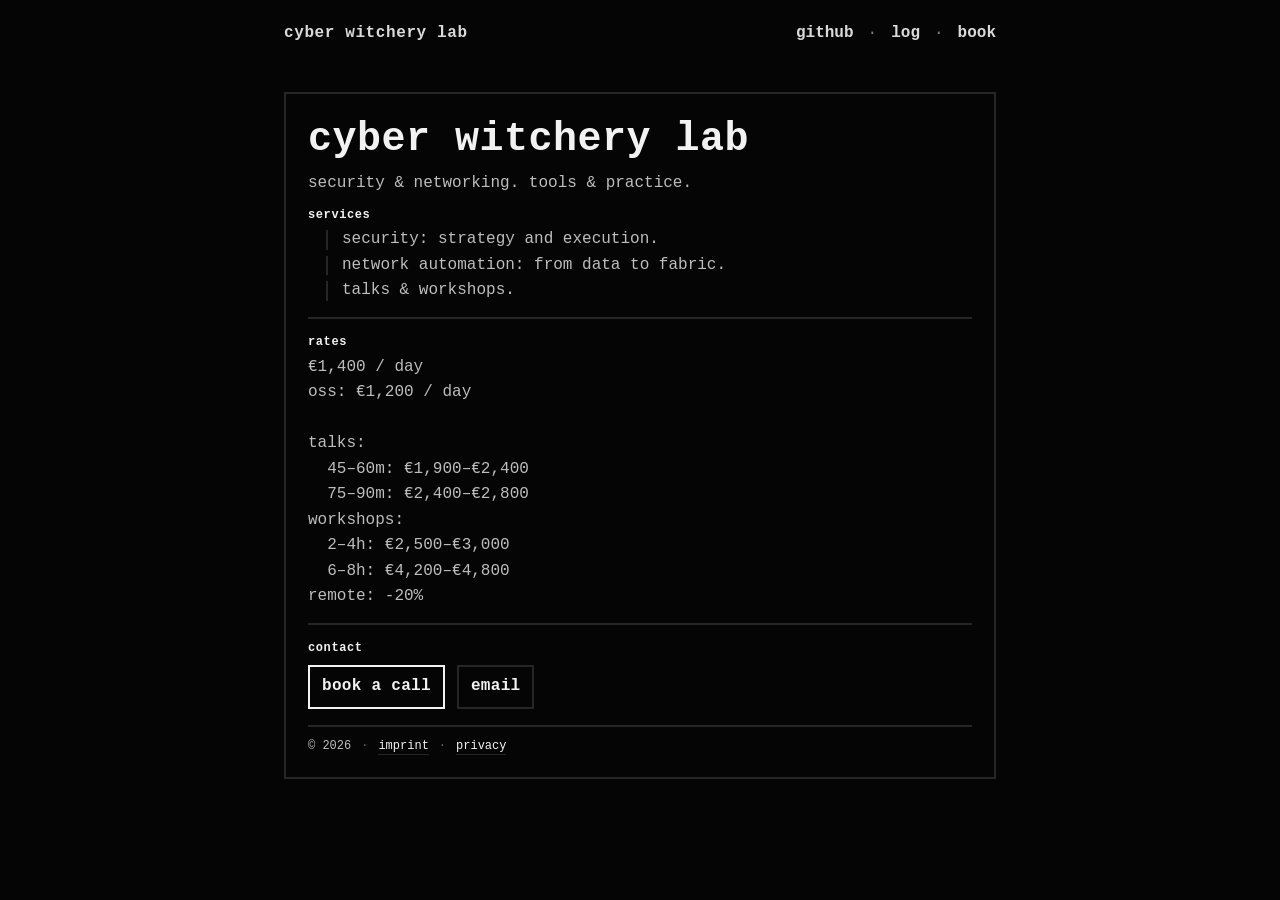
==== index.html @ 814c42a2 "add link to log" ====
<!doctype html>
<html lang="en">
  <head>
    <script async src="https://plausible.io/js/pa-F2CvCq_805M4bKTJBD5-g.js"></script>
    <script>
      window.plausible=window.plausible||function(){(plausible.q=plausible.q||[]).push(arguments)},plausible.init=plausible.init||function(i){plausible.o=i||{}};
      plausible.init()
    </script>

    <meta charset="utf-8" />
    <meta name="viewport" content="width=device-width, initial-scale=1" />
    <meta name="description" content="cyber witchery lab — security + networking. book." />
    <title>cyber witchery lab</title>

    <style>
@font-face{
  font-family:"IBM Plex Mono";
  src:url("./IBMPlexMono-Regular.ttf") format("truetype");
  font-weight:400;
  font-style:normal;
  font-display:swap;
}
@font-face{
  font-family:"IBM Plex Mono";
  src:url("./IBMPlexMono-Bold.ttf") format("truetype");
  font-weight:700;
  font-style:normal;
  font-display:swap;
}
      :root{
        --bg:#050505;
        --fg:#f2f2f2;
        --muted:#bdbdbd;
        --rule:#262626;
        --pad:22px;
        --max:760px;
        --mono:"IBM Plex Mono", ui-monospace, SFMono-Regular, Menlo, Monaco, Consolas, "Liberation Mono", monospace;
      }

      *{ box-sizing:border-box; }
      html,body{ height:100%; }

      body, h1, p, ul, ol, li, div, span, a, button{ font-family:var(--mono); }

      body{
        margin:0;
        background:var(--bg);
        color:var(--fg);
        line-height:1.22;
        letter-spacing:0;
        font-weight:400;
      }

      a{ color:var(--fg); text-decoration:none; border-bottom:1px solid var(--rule); }
      a:hover{ border-bottom-color:var(--fg); }
      :focus-visible{ outline:2px solid var(--fg); outline-offset:3px; }

      .frame{ max-width:var(--max); margin:0 auto; padding:24px; }
      .box{ border:2px solid var(--rule); padding:var(--pad); }

      header{ margin-bottom:18px; }
      .top{ display:flex; justify-content:space-between; align-items:baseline; gap:16px; }

      .brand{
        font-weight:700;
        letter-spacing:.6px;
        text-transform:lowercase;
        border:0;
      }

      .toplinks{
        display:flex;
        gap:14px;
        align-items:baseline;
      }

      .top a{ font-weight:700; text-transform:lowercase; border-bottom:0; opacity:.9; }
      .top a:hover{ opacity:1; }
      .topsep{ opacity:.5; }

      h1{
        margin:0 0 10px 0;
        font-weight:700;
        font-size:clamp(26px,5vw,40px);
        letter-spacing:.5px;
        text-transform:lowercase;
      }

      .lede{ margin:0 0 14px 0; color:var(--muted); max-width:56ch; }

      hr{ border:0; border-top:2px solid var(--rule); margin:16px 0; }

      .label{
        margin:0 0 8px 0;
        font-weight:700;
        font-size:12px;
        letter-spacing:.6px;
        text-transform:lowercase;
      }

      ul{ margin:0; padding-left:18px; list-style: none; color:var(--muted); }
      li{ margin:0 0 6px 0; padding-left:14px; position:relative; border-left: 2px solid var(--rule);}

      .rates{ color:var(--muted); }
      .rates div{ margin:0 0 6px 0; }

      .cta{ display:flex; gap:12px; flex-wrap:wrap; margin-top:10px; }
      .btn{
        display:inline-block;
        border:2px solid var(--fg);
        padding:10px 12px;
        font-weight:700;
        letter-spacing:.3px;
        text-transform:lowercase;
      }
      .btn.ghost{ border-color:var(--rule); }
      .btn:hover{ background:var(--fg); color:var(--bg); }

      .fine{
        margin-top:16px;
        padding-top:12px;
        border-top:2px solid var(--rule);
        font-size:12px;
        color:var(--muted);
        text-transform:lowercase;
        display:flex;
        gap:10px;
        flex-wrap:wrap;
        align-items:center;
      }
      .sep{ opacity:.5; }
    </style>
  </head>

  <body>
    <header class="frame">
      <div class="top">
        <a class="brand" href="#top">cyber witchery lab</a>
        <div class="toplinks">
          <a href="https://github.com/cyberwitchery">github</a>
          <span class="topsep">·</span>
          <a href="/log">log</a>
          <span class="topsep">·</span>
          <a href="https://calendly.com/veit-veitheller/coffee-chat">book</a>
        </div>
      </div>
    </header>

    <main id="top" class="frame">
      <section class="box">
        <h1>cyber witchery lab</h1>
        <p class="lede">security & networking. tools & practice.</p>

        <p class="label">services</p>
        <ul>
          <li>security: strategy and execution.</li>
          <li>network automation: from data to fabric.</li>
          <li>talks & workshops.</li>
        </ul>

        <hr />

        <p class="label">rates</p>
        <div class="rates">
          <div>€1,400 / day</div>
          <div>oss: €1,200 / day</div>
          <div>&nbsp;</div>
          <div>talks: </div>
          <div>&nbsp;&nbsp;45–60m: €1,900–€2,400</div>
          <div>&nbsp;&nbsp;75–90m: €2,400–€2,800</div>
          <div>workshops: </div>
          <div>&nbsp;&nbsp;2–4h: €2,500–€3,000</div>
          <div>&nbsp;&nbsp;6–8h: €4,200–€4,800</div>
          <div>remote: -20%</div>
        </div>

        <hr />

        <p class="label">contact</p>
        <div class="cta">
          <a class="btn" href="https://calendly.com/veit-veitheller/coffee-chat">book a call</a>
          <a class="btn ghost" href="mailto:contact@cyberwitchery.com">email</a>
        </div>

        <div class="fine">
          <span>© 2026</span>
          <span class="sep">·</span>
          <a href="./imprint.html">imprint</a>
          <span class="sep">·</span>
          <a href="./privacy.html">privacy</a>
        </div>
      </section>
    </main>
  </body>
</html>
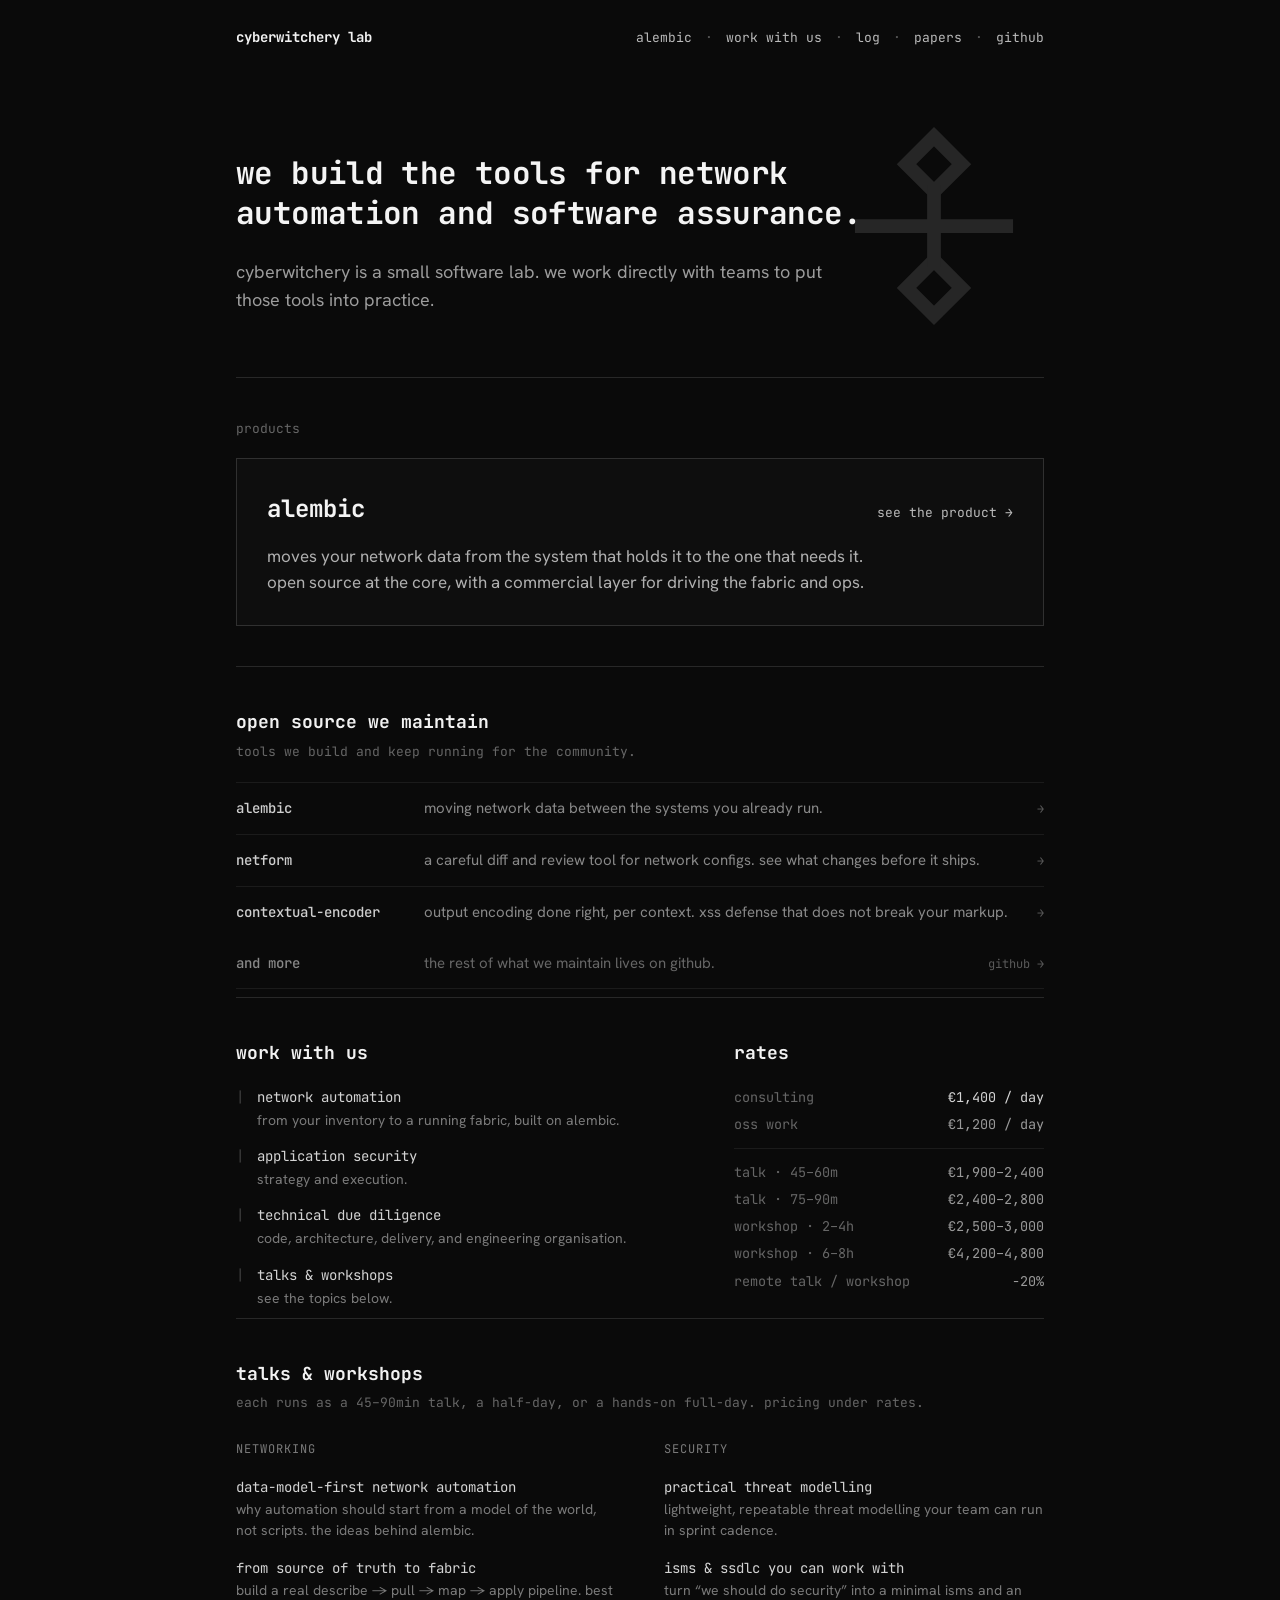
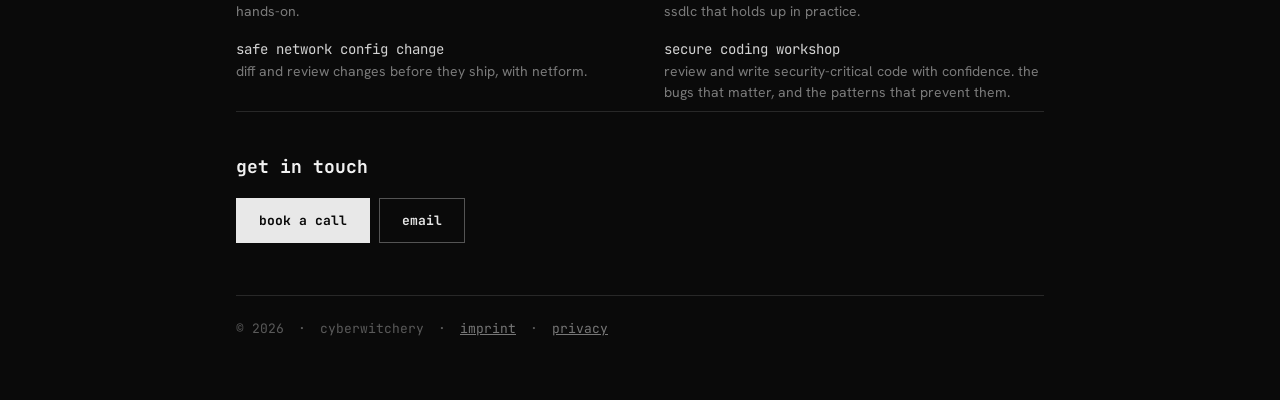
==== commit 84539a18: "redesign, first pass" ====
--- a/index.html
+++ b/index.html
@@ -1,195 +1,227 @@
-<!doctype html>
+<!DOCTYPE html>
 <html lang="en">
-  <head>
-    <script async src="https://plausible.io/js/pa-F2CvCq_805M4bKTJBD5-g.js"></script>
-    <script>
-      window.plausible=window.plausible||function(){(plausible.q=plausible.q||[]).push(arguments)},plausible.init=plausible.init||function(i){plausible.o=i||{}};
-      plausible.init()
-    </script>
-
-    <meta charset="utf-8" />
-    <meta name="viewport" content="width=device-width, initial-scale=1" />
-    <meta name="description" content="cyber witchery lab — security + networking. book." />
-    <title>cyber witchery lab</title>
-
-    <style>
-@font-face{
-  font-family:"IBM Plex Mono";
-  src:url("./IBMPlexMono-Regular.ttf") format("truetype");
-  font-weight:400;
-  font-style:normal;
-  font-display:swap;
+<head>
+<meta charset="utf-8">
+<meta name="viewport" content="width=device-width, initial-scale=1">
+<title>cyberwitchery · network automation &amp; security tools</title>
+<meta name="description" content="cyberwitchery is a small software lab building open-source tools for network automation and software assurance. we maintain alembic and work directly with teams on automation, security, talks, and workshops.">
+<link rel="canonical" href="https://cyberwitchery.com/">
+<meta name="theme-color" content="#0a0a0a">
+<link rel="icon" href="/favicon.svg" type="image/svg+xml">
+<meta property="og:type" content="website">
+<meta property="og:site_name" content="cyberwitchery">
+<meta property="og:title" content="cyberwitchery · network automation &amp; security tools">
+<meta property="og:description" content="a small software lab building open-source tools for network automation and software assurance. we maintain alembic and work directly with teams.">
+<meta property="og:url" content="https://cyberwitchery.com/">
+<meta property="og:image" content="https://cyberwitchery.com/og.png">
+<meta property="og:image:width" content="1200">
+<meta property="og:image:height" content="630">
+<meta property="og:image:alt" content="cyberwitchery — tools for network automation and security">
+<meta name="twitter:card" content="summary_large_image">
+<meta name="twitter:title" content="cyberwitchery · network automation &amp; security tools">
+<meta name="twitter:description" content="a small software lab building open-source tools for network automation and software assurance. we maintain alembic and work directly with teams.">
+<meta name="twitter:image" content="https://cyberwitchery.com/og.png">
+<link rel="preconnect" href="https://fonts.googleapis.com">
+<link rel="preconnect" href="https://fonts.gstatic.com" crossorigin>
+<link href="https://fonts.googleapis.com/css2?family=JetBrains+Mono:wght@400;500;700&family=Hanken+Grotesk:wght@400;500&display=swap" rel="stylesheet">
+<style>
+  *{box-sizing:border-box}
+  html,body{margin:0;padding:0}
+  body{background:#0a0a0a}
+  ::selection{background:#e8e8e8;color:#0a0a0a}
+  a{text-decoration:none;color:inherit}
+  #rates,#contact,#work{scroll-margin-top:48px}
+  #rates:target,#contact:target{outline:1px solid transparent;outline-offset:8px;animation:cwarrive 2.6s ease-out}
+  @keyframes cwarrive{0%,55%{outline-color:rgba(255,255,255,0.55)}100%{outline-color:rgba(255,255,255,0)}}
+  @media (max-width:680px){
+    .r-wrap{padding:0 20px !important;}
+    .r-2col{grid-template-columns:1fr !important;gap:32px !important;}
+    .r-oss a{grid-template-columns:1fr auto !important;grid-template-areas:"name arrow" "desc desc" !important;gap:2px 12px !important;}
+    .r-oss a>:nth-child(1){grid-area:name;}
+    .r-oss a>:nth-child(2){grid-area:desc;}
+    .r-oss a>:nth-child(3){grid-area:arrow;}
+  }
+</style>
+<script>
+addEventListener('load',function(){
+  var h=location.hash; if(!h||h.length<2) return;
+  var el; try{ el=document.querySelector(h); }catch(e){ return; }
+  if(!el) return;
+  function go(){ var y=el.getBoundingClientRect().top+window.pageYOffset-48; window.scrollTo(0,y); }
+  if(document.fonts&&document.fonts.ready){ document.fonts.ready.then(function(){ setTimeout(go,40); }); }
+  setTimeout(go,300);
+});
+</script>
+<style>
+.hv0:hover{color:#fff !important}
+.hv1:hover{color:#fff !important}
+.hv2:hover{color:#fff !important}
+.hv3:hover{color:#fff !important}
+.hv4:hover{color:#fff !important}
+.hv5:hover{color:#fff !important}
+.hv6:hover{border-color:rgba(255,255,255,0.4) !important}
+.hv7:hover{border-color:rgba(255,255,255,0.4) !important}
+.hv8:hover{color:#fff !important}
+.hv9:hover{color:#fff !important}
+.hv10:hover{color:#fff !important}
+.hv11:hover{color:#fff !important}
+.hv12:hover{background:#fff !important}
+.hv13:hover{border-color:#fff !important;color:#fff !important}
+.hv14:hover{color:#fff !important}
+.hv15:hover{color:#fff !important}
+</style>
+<script type="application/ld+json">
+{
+  "@context": "https://schema.org",
+  "@type": "Organization",
+  "name": "cyberwitchery",
+  "founder": {"@type": "Person", "name": "Veit Heller"},
+  "url": "https://cyberwitchery.com/",
+  "email": "contact@cyberwitchery.com",
+  "description": "a small software lab building open-source tools for network automation and software assurance.",
+  "sameAs": ["https://github.com/cyberwitchery"]
 }
-@font-face{
-  font-family:"IBM Plex Mono";
-  src:url("./IBMPlexMono-Bold.ttf") format("truetype");
-  font-weight:700;
-  font-style:normal;
-  font-display:swap;
-}
-      :root{
-        --bg:#050505;
-        --fg:#f2f2f2;
-        --muted:#bdbdbd;
-        --rule:#262626;
-        --pad:22px;
-        --max:760px;
-        --mono:"IBM Plex Mono", ui-monospace, SFMono-Regular, Menlo, Monaco, Consolas, "Liberation Mono", monospace;
-      }
-
-      *{ box-sizing:border-box; }
-      html,body{ height:100%; }
-
-      body, h1, p, ul, ol, li, div, span, a, button{ font-family:var(--mono); }
-
-      body{
-        margin:0;
-        background:var(--bg);
-        color:var(--fg);
-        line-height:1.22;
-        letter-spacing:0;
-        font-weight:400;
-      }
-
-      a{ color:var(--fg); text-decoration:none; border-bottom:1px solid var(--rule); }
-      a:hover{ border-bottom-color:var(--fg); }
-      :focus-visible{ outline:2px solid var(--fg); outline-offset:3px; }
-
-      .frame{ max-width:var(--max); margin:0 auto; padding:24px; }
-      .box{ border:2px solid var(--rule); padding:var(--pad); }
-
-      header{ margin-bottom:18px; }
-      .top{ display:flex; justify-content:space-between; align-items:baseline; gap:16px; }
-
-      .brand{
-        font-weight:700;
-        letter-spacing:.6px;
-        text-transform:lowercase;
-        border:0;
-      }
-
-      .toplinks{
-        display:flex;
-        gap:14px;
-        align-items:baseline;
-      }
-
-      .top a{ font-weight:700; text-transform:lowercase; border-bottom:0; opacity:.9; }
-      .top a:hover{ opacity:1; }
-      .topsep{ opacity:.5; }
-
-      h1{
-        margin:0 0 10px 0;
-        font-weight:700;
-        font-size:clamp(26px,5vw,40px);
-        letter-spacing:.5px;
-        text-transform:lowercase;
-      }
-
-      .lede{ margin:0 0 14px 0; color:var(--muted); max-width:56ch; }
-
-      hr{ border:0; border-top:2px solid var(--rule); margin:16px 0; }
-
-      .label{
-        margin:0 0 8px 0;
-        font-weight:700;
-        font-size:12px;
-        letter-spacing:.6px;
-        text-transform:lowercase;
-      }
-
-      ul{ margin:0; padding-left:18px; list-style: none; color:var(--muted); }
-      li{ margin:0 0 6px 0; padding-left:14px; position:relative; border-left: 2px solid var(--rule);}
-
-      .rates{ color:var(--muted); }
-      .rates div{ margin:0 0 6px 0; }
-
-      .cta{ display:flex; gap:12px; flex-wrap:wrap; margin-top:10px; }
-      .btn{
-        display:inline-block;
-        border:2px solid var(--fg);
-        padding:10px 12px;
-        font-weight:700;
-        letter-spacing:.3px;
-        text-transform:lowercase;
-      }
-      .btn.ghost{ border-color:var(--rule); }
-      .btn:hover{ background:var(--fg); color:var(--bg); }
-
-      .fine{
-        margin-top:16px;
-        padding-top:12px;
-        border-top:2px solid var(--rule);
-        font-size:12px;
-        color:var(--muted);
-        text-transform:lowercase;
-        display:flex;
-        gap:10px;
-        flex-wrap:wrap;
-        align-items:center;
-      }
-      .sep{ opacity:.5; }
-    </style>
-  </head>
-
-  <body>
-    <header class="frame">
-      <div class="top">
-        <a class="brand" href="#top">cyber witchery lab</a>
-        <div class="toplinks">
-          <a href="https://github.com/cyberwitchery">github</a>
-          <span class="topsep">·</span>
-          <a href="/log">log</a>
-          <span class="topsep">·</span>
-          <a href="https://calendly.com/veit-veitheller/coffee-chat">book</a>
-        </div>
-      </div>
-    </header>
-
-    <main id="top" class="frame">
-      <section class="box">
-        <h1>cyber witchery lab</h1>
-        <p class="lede">security & networking. tools & practice.</p>
-
-        <p class="label">services</p>
-        <ul>
-          <li>security: strategy and execution.</li>
-          <li>network automation: from data to fabric.</li>
-          <li>talks & workshops.</li>
-        </ul>
-
-        <hr />
-
-        <p class="label">rates</p>
-        <div class="rates">
-          <div>€1,400 / day</div>
-          <div>oss: €1,200 / day</div>
-          <div>&nbsp;</div>
-          <div>talks: </div>
-          <div>&nbsp;&nbsp;45–60m: €1,900–€2,400</div>
-          <div>&nbsp;&nbsp;75–90m: €2,400–€2,800</div>
-          <div>workshops: </div>
-          <div>&nbsp;&nbsp;2–4h: €2,500–€3,000</div>
-          <div>&nbsp;&nbsp;6–8h: €4,200–€4,800</div>
-          <div>remote: -20%</div>
-        </div>
-
-        <hr />
-
-        <p class="label">contact</p>
-        <div class="cta">
-          <a class="btn" href="https://calendly.com/veit-veitheller/coffee-chat">book a call</a>
-          <a class="btn ghost" href="mailto:contact@cyberwitchery.com">email</a>
-        </div>
-
-        <div class="fine">
-          <span>© 2026</span>
-          <span class="sep">·</span>
-          <a href="./imprint.html">imprint</a>
-          <span class="sep">·</span>
-          <a href="./privacy.html">privacy</a>
-        </div>
-      </section>
-    </main>
-  </body>
+</script>
+</head>
+<body>
+<div style="background:#0a0a0a;color:#e4e4e4;font-family:'JetBrains Mono',monospace;min-height:100vh;-webkit-font-smoothing:antialiased;font-size:14px;line-height:1.65">
+<div class="r-wrap" style="max-width:880px;margin:0 auto;padding:0 36px">
+
+  <!-- masthead -->
+  <div style="display:flex;align-items:center;justify-content:space-between;gap:14px 20px;padding:26px 0;flex-wrap:wrap">
+    <a href="#" style="font-weight:700;color:#f2f2f2">cyberwitchery lab</a>
+    <div style="display:flex;gap:13px;color:#555;font-size:13px;flex-wrap:wrap">
+      <a href="alembic.html" style="color:#bbb" class="hv0">alembic</a><span>·</span>
+      <!-- parked: ddt --><!--<a href="ddt.html" style="color:#bbb" class="hv1">ddt</a><span>·</span>-->
+      <a href="#work" style="color:#bbb" class="hv2">work with us</a><span>·</span>
+      <a href="/log" style="color:#bbb" class="hv3">log</a><span>·</span>
+      <a href="papers.html" style="color:#bbb" class="hv4">papers</a><span>·</span>
+      <a href="https://github.com/cyberwitchery" target="_blank" style="color:#bbb" class="hv5">github</a>
+    </div>
+  </div>
+
+  <!-- hero: the company -->
+  <div style="padding:78px 0 64px;position:relative">
+    <svg class="r-herologo" aria-hidden="true" viewBox="0 0 256 256" width="220" height="220" fill="none" stroke="#262626" stroke-width="16" stroke-linecap="square" stroke-linejoin="miter" style="position:absolute;top:50%;right:0;transform:translateY(-50%);pointer-events:none">
+      <path d="M128 24 L160 56 L128 88 L96 56 Z"/>
+      <path d="M128 168 L160 200 L128 232 L96 200 Z"/>
+      <path d="M128 88 L128 168"/>
+      <path d="M44 128 L212 128"/>
+    </svg>
+    <h1 style="font-family:'JetBrains Mono',monospace;font-weight:700;font-size:31px;line-height:1.3;letter-spacing:-0.02em;margin:0;color:#f4f4f4;max-width:700px;position:relative">we build the tools for network automation and software assurance.</h1>
+    <p style="font-family:'Hanken Grotesk',sans-serif;font-size:18px;line-height:1.55;color:#9c9c9c;max-width:600px;margin:24px 0 0;position:relative">cyberwitchery is a small software lab. we work directly with teams to put those tools into practice.</p>
+  </div>
+
+  <!-- products: alembic -->
+  <div style="border-top:1px solid rgba(255,255,255,0.12);padding:40px 0">
+    <div style="color:#666;font-size:13px;margin-bottom:18px">products</div>
+    <a href="alembic.html" style="display:block;border:1px solid rgba(255,255,255,0.14);padding:30px 30px;background:rgba(255,255,255,0.015)" class="hv6">
+      <div style="display:flex;align-items:baseline;justify-content:space-between;gap:16px;flex-wrap:wrap">
+        <span style="font-weight:700;font-size:24px;color:#f4f4f4">alembic</span>
+        <span style="color:#bbb;font-size:13px">see the product →</span>
+      </div>
+      <p style="font-family:'Hanken Grotesk',sans-serif;font-size:17px;line-height:1.55;color:#b0b0b0;max-width:620px;margin:14px 0 0">moves your network data from the system that holds it to the one that needs it. open source at the core, with a commercial layer for driving the fabric and ops.</p>
+    </a>
+    <!-- parked: ddt
+    <a href="ddt.html" style="display:block;border:1px solid rgba(255,255,255,0.14);padding:30px 30px;background:rgba(255,255,255,0.015);margin-top:14px" class="hv7">
+      <div style="display:flex;align-items:baseline;justify-content:space-between;gap:16px;flex-wrap:wrap">
+        <span style="font-weight:700;font-size:24px;color:#f4f4f4">ddt</span>
+        <span style="color:#bbb;font-size:13px">see the product →</span>
+      </div>
+      <p style="font-family:'Hanken Grotesk',sans-serif;font-size:17px;line-height:1.55;color:#b0b0b0;max-width:620px;margin:14px 0 0">codebase evidence for technical due diligence. run it against the repositories, or inside the target environment without releasing the source code.</p>
+    </a>
+    -->
+  </div>
+
+  <!-- open source we maintain -->
+  <div id="oss" style="border-top:1px solid rgba(255,255,255,0.12);padding:40px 0 8px">
+    <div style="font-weight:700;font-size:18px;color:#f2f2f2;margin-bottom:4px">open source we maintain</div>
+    <div style="color:#666;font-size:13px;margin-bottom:20px">tools we build and keep running for the community.</div>
+    <div class="r-oss" style="display:flex;flex-direction:column">
+      <a href="alembic.html" style="display:grid;grid-template-columns:170px 1fr auto;gap:18px;align-items:baseline;padding:13px 0;border-top:1px solid rgba(255,255,255,0.07)" class="hv8">
+        <span style="color:#cfcfcf;font-weight:500">alembic</span><span style="color:#888;font-family:'Hanken Grotesk',sans-serif;font-size:15px">moving network data between the systems you already run.</span><span style="color:#5a5a5a;font-size:12px">→</span>
+      </a>
+      <a href="https://github.com/cyberwitchery/netform" target="_blank" style="display:grid;grid-template-columns:170px 1fr auto;gap:18px;align-items:baseline;padding:13px 0;border-top:1px solid rgba(255,255,255,0.07)" class="hv9">
+        <span style="color:#cfcfcf;font-weight:500">netform</span><span style="color:#888;font-family:'Hanken Grotesk',sans-serif;font-size:15px">a careful diff and review tool for network configs. see what changes before it ships.</span><span style="color:#5a5a5a;font-size:12px">→</span>
+      </a>
+      <a href="https://github.com/cyberwitchery/contextual-encoder" target="_blank" style="display:grid;grid-template-columns:170px 1fr auto;gap:18px;align-items:baseline;padding:13px 0;border-top:1px solid rgba(255,255,255,0.07)" class="hv10">
+        <span style="color:#cfcfcf;font-weight:500">contextual-encoder</span><span style="color:#888;font-family:'Hanken Grotesk',sans-serif;font-size:15px">output encoding done right, per context. xss defense that does not break your markup.</span><span style="color:#5a5a5a;font-size:12px">→</span>
+      </a>
+      <a href="https://github.com/cyberwitchery" target="_blank" style="display:grid;grid-template-columns:170px 1fr auto;gap:18px;align-items:baseline;padding:13px 0;border-bottom:1px solid rgba(255,255,255,0.07)" class="hv11">
+        <span style="color:#888;font-weight:500">and more</span><span style="color:#666;font-family:'Hanken Grotesk',sans-serif;font-size:15px">the rest of what we maintain lives on github.</span><span style="color:#5a5a5a;font-size:12px">github →</span>
+      </a>
+    </div>
+  </div>
+
+  <!-- work with us -->
+  <div id="work" style="border-top:1px solid rgba(255,255,255,0.12);padding:40px 0 8px">
+    <div class="r-2col" style="display:grid;grid-template-columns:1.45fr 1fr;gap:48px">
+      <div>
+        <div style="font-weight:700;font-size:18px;color:#f2f2f2;margin-bottom:18px">work with us</div>
+        <div style="display:flex;flex-direction:column;gap:13px">
+          <div style="display:flex;gap:13px"><span style="color:#3f3f3f">|</span><div><div style="color:#d4d4d4">network automation</div><div style="color:#7a7a7a;font-family:'Hanken Grotesk',sans-serif;font-size:14px">from your inventory to a running fabric, built on alembic.</div></div></div>
+          <div style="display:flex;gap:13px"><span style="color:#3f3f3f">|</span><div><div style="color:#d4d4d4">application security</div><div style="color:#7a7a7a;font-family:'Hanken Grotesk',sans-serif;font-size:14px">strategy and execution.</div></div></div>
+          <div style="display:flex;gap:13px"><span style="color:#3f3f3f">|</span><div><div style="color:#d4d4d4">technical due diligence</div><div style="color:#7a7a7a;font-family:'Hanken Grotesk',sans-serif;font-size:14px">code, architecture, delivery, and engineering organisation.</div></div></div>
+          <div style="display:flex;gap:13px"><span style="color:#3f3f3f">|</span><div><div style="color:#d4d4d4">talks &amp; workshops</div><div style="color:#7a7a7a;font-family:'Hanken Grotesk',sans-serif;font-size:14px">see the topics below.</div></div></div>
+        </div>
+      </div>
+      <div id="rates">
+        <div style="font-weight:700;font-size:18px;color:#f2f2f2;margin-bottom:18px">rates</div>
+        <div style="color:#9a9a9a;font-size:13.5px;display:flex;flex-direction:column;gap:5px">
+          <div style="display:flex;justify-content:space-between"><span style="color:#666">consulting</span><span style="color:#d4d4d4">€1,400 / day</span></div>
+          <div style="display:flex;justify-content:space-between"><span style="color:#666">oss work</span><span>€1,200 / day</span></div>
+          <div style="height:1px;background:rgba(255,255,255,0.07);margin:7px 0"></div>
+          <div style="display:flex;justify-content:space-between"><span style="color:#666">talk · 45–60m</span><span>€1,900–2,400</span></div>
+          <div style="display:flex;justify-content:space-between"><span style="color:#666">talk · 75–90m</span><span>€2,400–2,800</span></div>
+          <div style="display:flex;justify-content:space-between"><span style="color:#666">workshop · 2–4h</span><span>€2,500–3,000</span></div>
+          <div style="display:flex;justify-content:space-between"><span style="color:#666">workshop · 6–8h</span><span>€4,200–4,800</span></div>
+          <div style="display:flex;justify-content:space-between"><span style="color:#666">remote talk / workshop</span><span>−20%</span></div>
+        </div>
+      </div>
+    </div>
+  </div>
+
+  <!-- talks & workshops -->
+  <div id="talks" style="border-top:1px solid rgba(255,255,255,0.12);padding:40px 0 8px">
+    <div style="font-weight:700;font-size:18px;color:#f2f2f2;margin-bottom:4px">talks &amp; workshops</div>
+    <div style="color:#666;font-size:13px;margin-bottom:26px">each runs as a 45–90min talk, a half-day, or a hands-on full-day. pricing under rates.</div>
+    <div class="r-2col" style="display:grid;grid-template-columns:1fr 1fr;gap:48px">
+      <div>
+        <div style="color:#7a7a7a;font-size:12px;letter-spacing:0.08em;text-transform:uppercase;margin-bottom:16px">networking</div>
+        <div style="display:flex;flex-direction:column;gap:16px">
+          <div><div style="color:#d4d4d4">data-model-first network automation</div><div style="color:#7a7a7a;font-family:'Hanken Grotesk',sans-serif;font-size:14px;line-height:1.5">why automation should start from a model of the world, not scripts. the ideas behind alembic.</div></div>
+          <div><div style="color:#d4d4d4">from source of truth to fabric</div><div style="color:#7a7a7a;font-family:'Hanken Grotesk',sans-serif;font-size:14px;line-height:1.5">build a real describe → pull → map → apply pipeline. best hands-on.</div></div>
+          <div><div style="color:#d4d4d4">safe network config change</div><div style="color:#7a7a7a;font-family:'Hanken Grotesk',sans-serif;font-size:14px;line-height:1.5">diff and review changes before they ship, with netform.</div></div>
+        </div>
+      </div>
+      <div>
+        <div style="color:#7a7a7a;font-size:12px;letter-spacing:0.08em;text-transform:uppercase;margin-bottom:16px">security</div>
+        <div style="display:flex;flex-direction:column;gap:16px">
+          <div><div style="color:#d4d4d4">practical threat modelling</div><div style="color:#7a7a7a;font-family:'Hanken Grotesk',sans-serif;font-size:14px;line-height:1.5">lightweight, repeatable threat modelling your team can run in sprint cadence.</div></div>
+          <div><div style="color:#d4d4d4">isms &amp; ssdlc you can work with</div><div style="color:#7a7a7a;font-family:'Hanken Grotesk',sans-serif;font-size:14px;line-height:1.5">turn “we should do security” into a minimal isms and an ssdlc that holds up in practice.</div></div>
+          <div><div style="color:#d4d4d4">secure coding workshop</div><div style="color:#7a7a7a;font-family:'Hanken Grotesk',sans-serif;font-size:14px;line-height:1.5">review and write security-critical code with confidence. the bugs that matter, and the patterns that prevent them.</div></div>
+        </div>
+      </div>
+    </div>
+  </div>
+
+  <!-- contact -->
+  <div id="contact" style="border-top:1px solid rgba(255,255,255,0.12);padding:40px 0 8px">
+    <div style="font-weight:700;font-size:18px;color:#f2f2f2;margin-bottom:16px">get in touch</div>
+    <div style="display:flex;gap:9px;flex-wrap:wrap">
+      <a href="https://cal.com/cyberwitchery" target="_blank" style="border:1px solid #e8e8e8;background:#e8e8e8;color:#0a0a0a;padding:11px 22px;font-weight:700;font-size:13px" class="hv12">book a call</a>
+      <a href="mailto:contact@cyberwitchery.com" style="border:1px solid rgba(255,255,255,0.3);color:#e4e4e4;padding:11px 22px;font-weight:700;font-size:13px" class="hv13">email</a>
+    </div>
+  </div>
+
+  <!-- footer -->
+  <div style="border-top:1px solid rgba(255,255,255,0.12);margin-top:44px;padding:22px 0 60px;display:flex;gap:14px;color:#5a5a5a;font-size:13px;flex-wrap:wrap">
+    <span>© 2026</span><span>·</span><span>cyberwitchery</span><span>·</span>
+    <a href="imprint.html" style="text-decoration:underline;color:#777" class="hv14">imprint</a><span>·</span>
+    <a href="privacy.html" style="text-decoration:underline;color:#777" class="hv15">privacy</a>
+  </div>
+
+</div>
+</div>
+</body>
 </html>
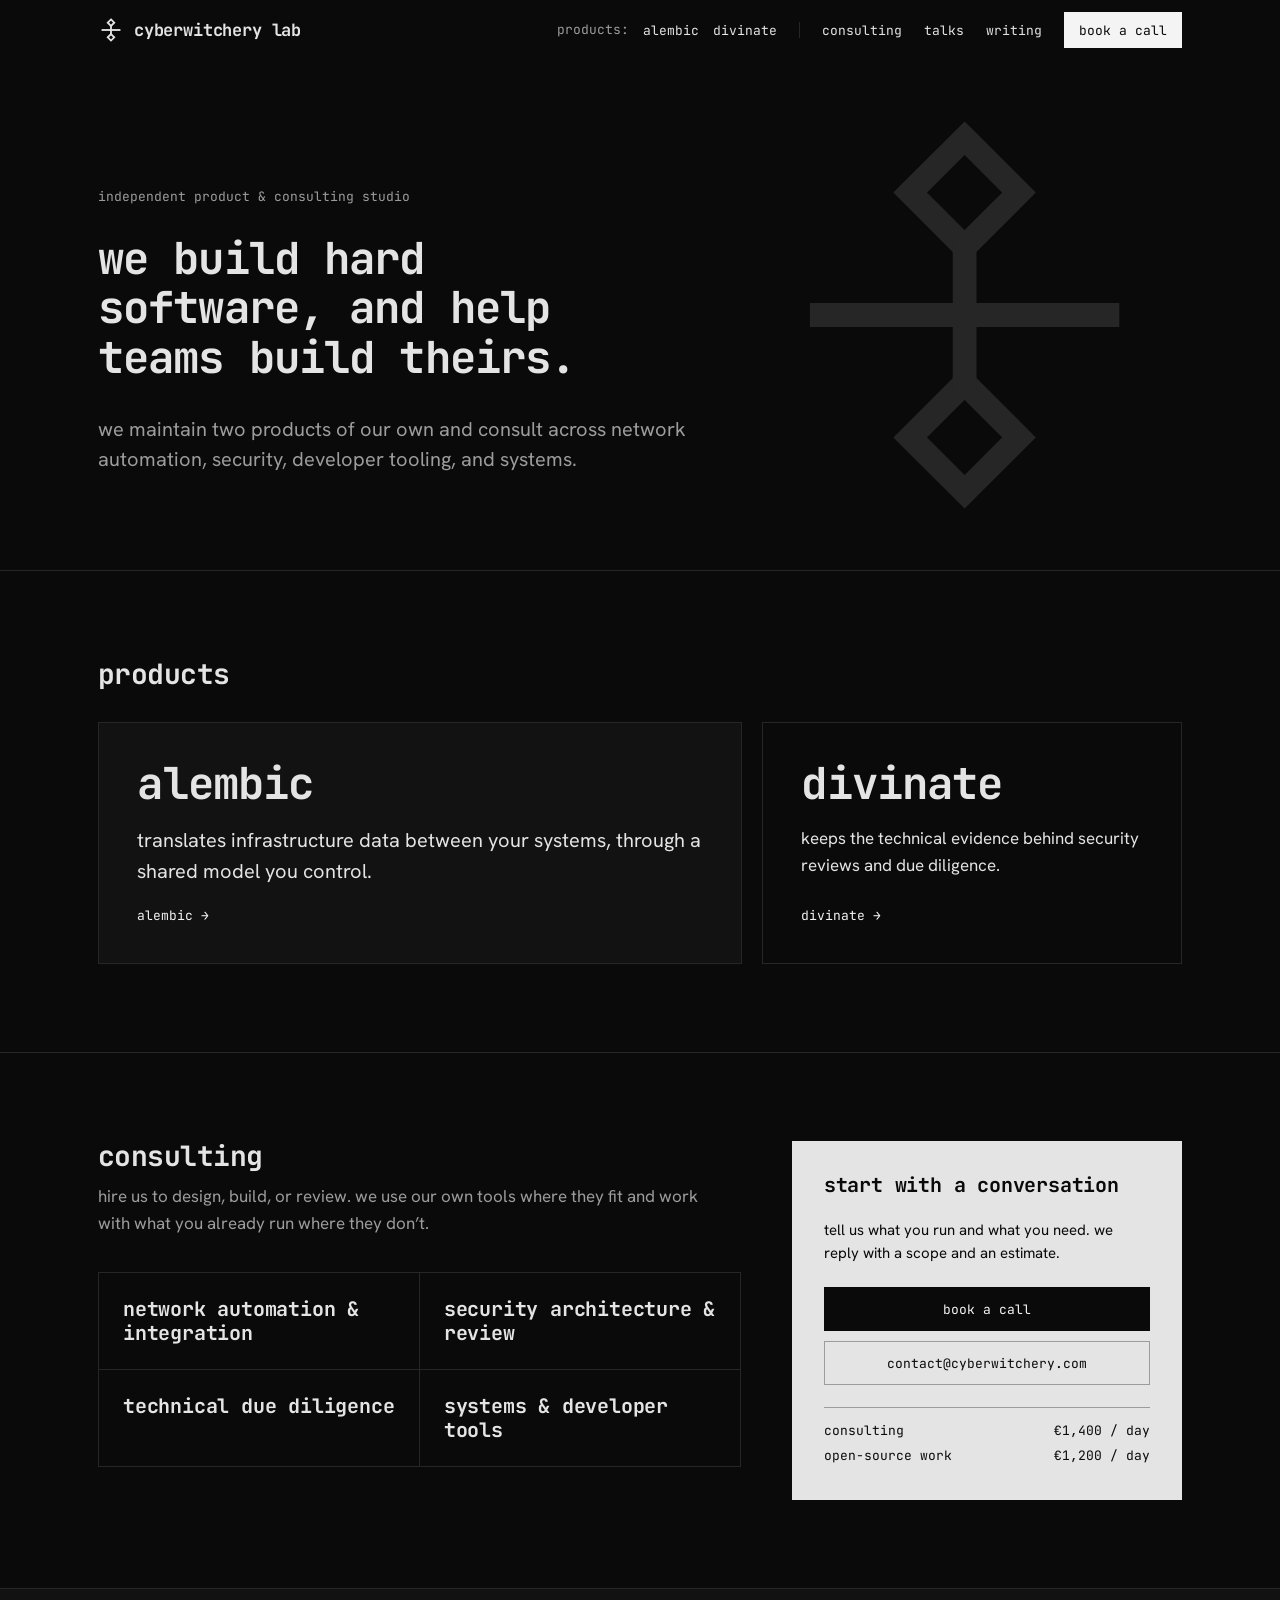
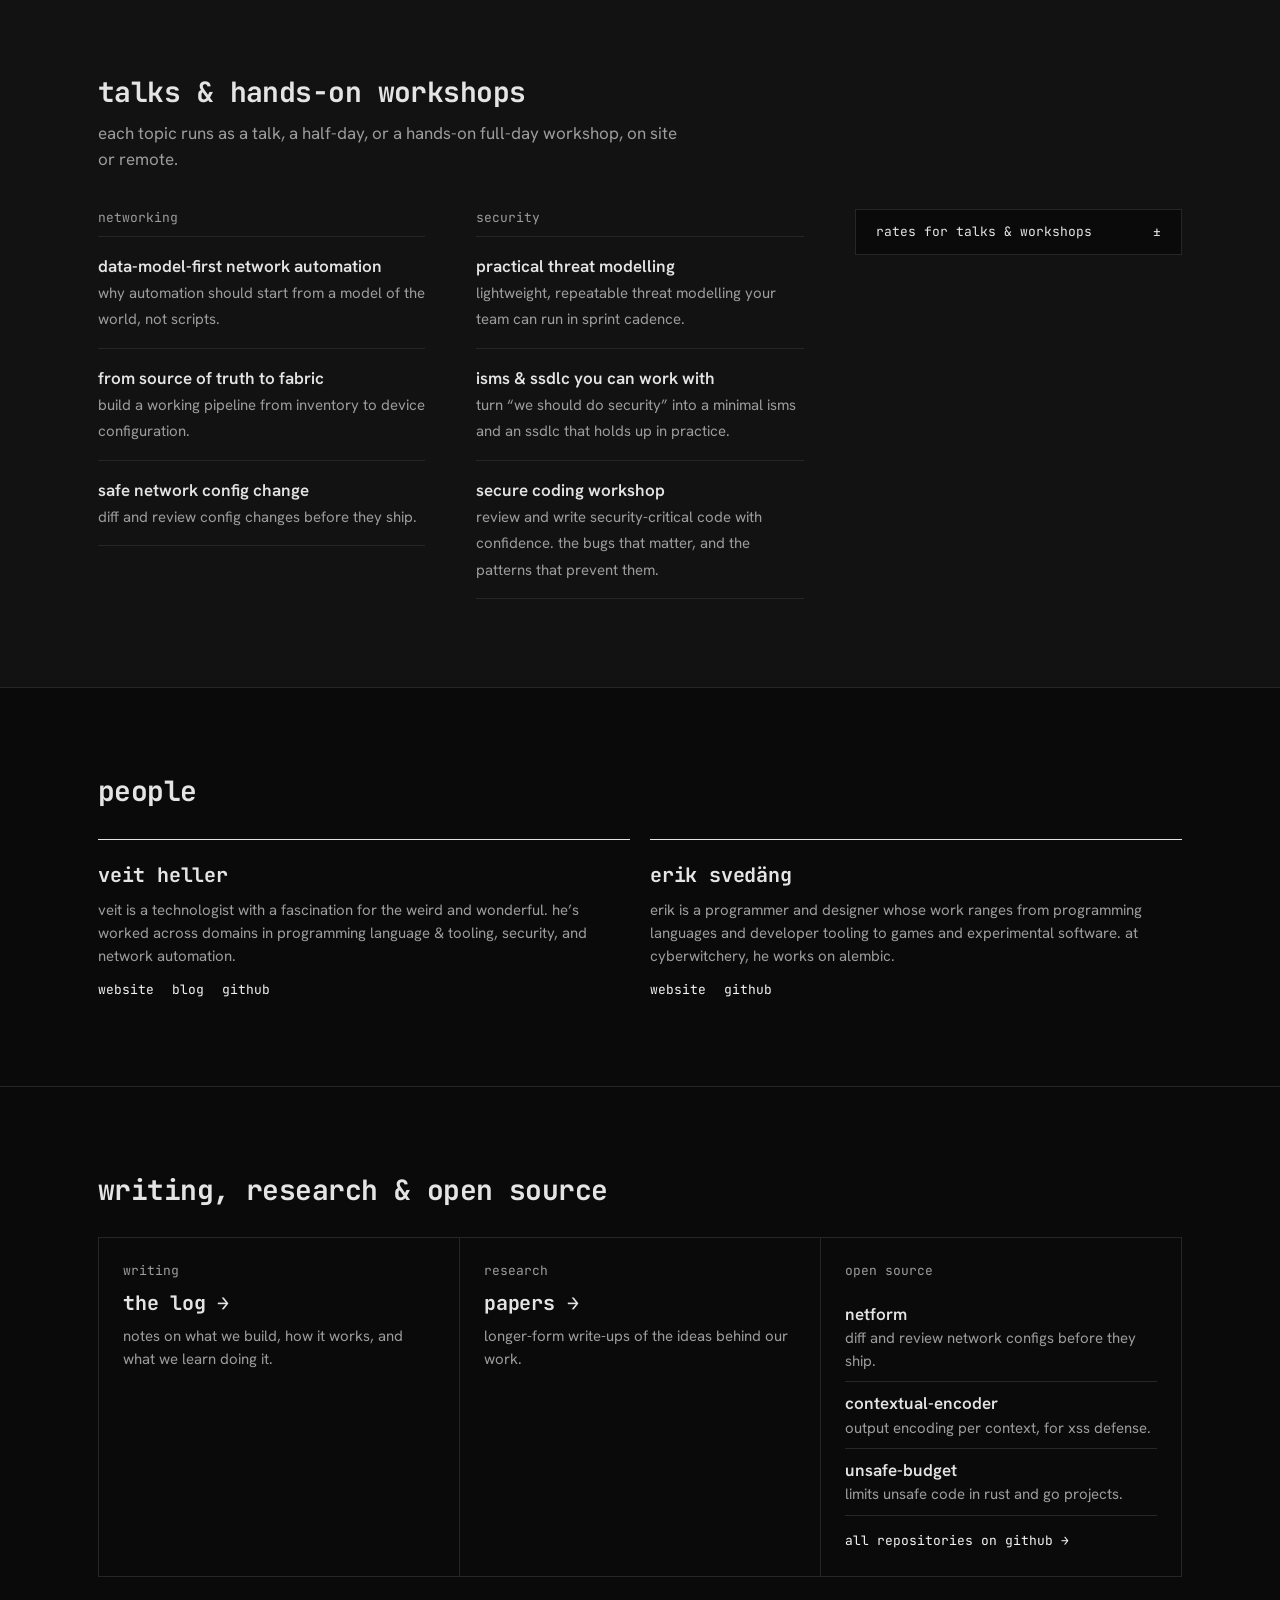
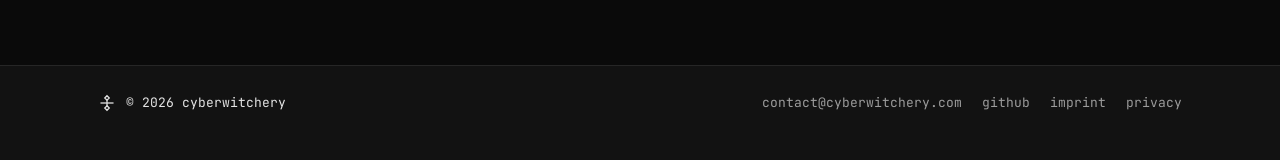
==== commit 135709b5: "redesign" ====
--- a/index.html
+++ b/index.html
@@ -3,225 +3,177 @@
 <head>
 <meta charset="utf-8">
 <meta name="viewport" content="width=device-width, initial-scale=1">
-<title>cyberwitchery · network automation &amp; security tools</title>
-<meta name="description" content="cyberwitchery is a small software lab building open-source tools for network automation and software assurance. we maintain alembic and work directly with teams on automation, security, talks, and workshops.">
+<title>cyberwitchery · network automation, security & developer tooling</title>
+<meta name="description" content="cyberwitchery is an independent software lab. we maintain alembic and divinate, and consult on network automation, security, technical due diligence, developer tooling, and systems.">
 <link rel="canonical" href="https://cyberwitchery.com/">
 <meta name="theme-color" content="#0a0a0a">
-<link rel="icon" href="/favicon.svg" type="image/svg+xml">
 <meta property="og:type" content="website">
 <meta property="og:site_name" content="cyberwitchery">
-<meta property="og:title" content="cyberwitchery · network automation &amp; security tools">
-<meta property="og:description" content="a small software lab building open-source tools for network automation and software assurance. we maintain alembic and work directly with teams.">
 <meta property="og:url" content="https://cyberwitchery.com/">
+<meta property="og:title" content="cyberwitchery · network automation, security & developer tooling">
+<meta property="og:description" content="cyberwitchery is an independent software lab. we maintain alembic and divinate, and consult on network automation, security, technical due diligence, developer tooling, and systems.">
 <meta property="og:image" content="https://cyberwitchery.com/og.png">
 <meta property="og:image:width" content="1200">
 <meta property="og:image:height" content="630">
-<meta property="og:image:alt" content="cyberwitchery — tools for network automation and security">
+<meta property="og:image:alt" content="cyberwitchery">
 <meta name="twitter:card" content="summary_large_image">
-<meta name="twitter:title" content="cyberwitchery · network automation &amp; security tools">
-<meta name="twitter:description" content="a small software lab building open-source tools for network automation and software assurance. we maintain alembic and work directly with teams.">
+<meta name="twitter:title" content="cyberwitchery · network automation, security & developer tooling">
+<meta name="twitter:description" content="cyberwitchery is an independent software lab. we maintain alembic and divinate, and consult on network automation, security, technical due diligence, developer tooling, and systems.">
 <meta name="twitter:image" content="https://cyberwitchery.com/og.png">
+<script type="application/ld+json">{"@context":"https://schema.org","@graph":[{"@type":"Organization","@id":"https://cyberwitchery.com/#org","name":"cyberwitchery","url":"https://cyberwitchery.com/","email":"contact@cyberwitchery.com","sameAs":["https://github.com/cyberwitchery"],"member":[{"@type":"Person","name":"veit heller","url":"https://veitheller.de","sameAs":["https://blog.veitheller.de","https://github.com/hellerve"]},{"@type":"Person","name":"erik svedäng","url":"https://eriksvedang.com","sameAs":["https://github.com/eriksvedang"]}]},{"@type":"WebSite","@id":"https://cyberwitchery.com/#site","url":"https://cyberwitchery.com/","name":"cyberwitchery","publisher":{"@id":"https://cyberwitchery.com/#org"}}]}</script>
+<link rel="icon" href="/favicon.svg" type="image/svg+xml">
 <link rel="preconnect" href="https://fonts.googleapis.com">
 <link rel="preconnect" href="https://fonts.gstatic.com" crossorigin>
-<link href="https://fonts.googleapis.com/css2?family=JetBrains+Mono:wght@400;500;700&family=Hanken+Grotesk:wght@400;500&display=swap" rel="stylesheet">
-<style>
-  *{box-sizing:border-box}
-  html,body{margin:0;padding:0}
-  body{background:#0a0a0a}
-  ::selection{background:#e8e8e8;color:#0a0a0a}
-  a{text-decoration:none;color:inherit}
-  #rates,#contact,#work{scroll-margin-top:48px}
-  #rates:target,#contact:target{outline:1px solid transparent;outline-offset:8px;animation:cwarrive 2.6s ease-out}
-  @keyframes cwarrive{0%,55%{outline-color:rgba(255,255,255,0.55)}100%{outline-color:rgba(255,255,255,0)}}
-  @media (max-width:680px){
-    .r-wrap{padding:0 20px !important;}
-    .r-2col{grid-template-columns:1fr !important;gap:32px !important;}
-    .r-oss a{grid-template-columns:1fr auto !important;grid-template-areas:"name arrow" "desc desc" !important;gap:2px 12px !important;}
-    .r-oss a>:nth-child(1){grid-area:name;}
-    .r-oss a>:nth-child(2){grid-area:desc;}
-    .r-oss a>:nth-child(3){grid-area:arrow;}
-  }
-</style>
-<script>
-addEventListener('load',function(){
-  var h=location.hash; if(!h||h.length<2) return;
-  var el; try{ el=document.querySelector(h); }catch(e){ return; }
-  if(!el) return;
-  function go(){ var y=el.getBoundingClientRect().top+window.pageYOffset-48; window.scrollTo(0,y); }
-  if(document.fonts&&document.fonts.ready){ document.fonts.ready.then(function(){ setTimeout(go,40); }); }
-  setTimeout(go,300);
-});
-</script>
-<style>
-.hv0:hover{color:#fff !important}
-.hv1:hover{color:#fff !important}
-.hv2:hover{color:#fff !important}
-.hv3:hover{color:#fff !important}
-.hv4:hover{color:#fff !important}
-.hv5:hover{color:#fff !important}
-.hv6:hover{border-color:rgba(255,255,255,0.4) !important}
-.hv7:hover{border-color:rgba(255,255,255,0.4) !important}
-.hv8:hover{color:#fff !important}
-.hv9:hover{color:#fff !important}
-.hv10:hover{color:#fff !important}
-.hv11:hover{color:#fff !important}
-.hv12:hover{background:#fff !important}
-.hv13:hover{border-color:#fff !important;color:#fff !important}
-.hv14:hover{color:#fff !important}
-.hv15:hover{color:#fff !important}
-</style>
-<script type="application/ld+json">
-{
-  "@context": "https://schema.org",
-  "@type": "Organization",
-  "name": "cyberwitchery",
-  "founder": {"@type": "Person", "name": "Veit Heller"},
-  "url": "https://cyberwitchery.com/",
-  "email": "contact@cyberwitchery.com",
-  "description": "a small software lab building open-source tools for network automation and software assurance.",
-  "sameAs": ["https://github.com/cyberwitchery"]
-}
-</script>
+<link href="https://fonts.googleapis.com/css2?family=JetBrains+Mono:wght@400;500;700&family=Hanken+Grotesk:wght@400;500;600&display=swap" rel="stylesheet">
+<link rel="stylesheet" href="style.css">
 </head>
 <body>
-<div style="background:#0a0a0a;color:#e4e4e4;font-family:'JetBrains Mono',monospace;min-height:100vh;-webkit-font-smoothing:antialiased;font-size:14px;line-height:1.65">
-<div class="r-wrap" style="max-width:880px;margin:0 auto;padding:0 36px">
+<a class="skip" href="#main">skip to content</a>
+<header class="top">
+<div class="wrap bar">
+<a class="brand" href="index.html"><svg aria-hidden="true" viewBox="0 0 256 256" fill="none" stroke="currentColor" stroke-width="18" stroke-linecap="square"><path d="M128 24 L160 56 L128 88 L96 56 Z"></path><path d="M128 168 L160 200 L128 232 L96 200 Z"></path><path d="M128 88 L128 168"></path><path d="M44 128 L212 128"></path></svg><span>cyberwitchery lab</span></a>
+<button class="menu-btn" type="button" popovertarget="menu">menu</button>
+<nav id="menu" popover="auto" aria-label="main">
+<div class="grp p"><span class="label pl">products</span><a href="alembic.html">alembic</a><a href="divinate.html">divinate</a><!-- parked: ddt --><!--<a href="ddt.html">ddt</a>--></div>
+<span class="sep" aria-hidden="true"></span>
+<div class="grp"><span class="label svc">services</span><a href="index.html#consulting">consulting</a><a href="index.html#talks">talks</a><a href="index.html#writing">writing</a></div>
+<a class="btn" href="https://cal.com/cyberwitchery" target="_blank" rel="noopener">book a call</a>
+</nav>
+</div>
+</header>
+<main id="main">
+<section class="s">
+<div class="wrap hero">
+<svg class="logo viz" aria-hidden="true" viewBox="0 0 256 256" fill="none" stroke="currentColor" stroke-width="14" stroke-linecap="square"><path d="M128 24 L160 56 L128 88 L96 56 Z"></path><path d="M128 168 L160 200 L128 232 L96 200 Z"></path><path d="M128 88 L128 168"></path><path d="M44 128 L212 128"></path></svg>
+<p class="label eyebrow">independent product &amp; consulting studio</p>
+<h1 class="h1">we build hard software, and help teams build theirs.</h1>
+<p class="sub">we maintain two products of our own and consult across network automation, security, developer tooling, and systems.</p>
+<div class="mx"><a class="btn big" href="https://cal.com/cyberwitchery" target="_blank" rel="noopener">book a call</a><a class="quiet" href="mailto:contact@cyberwitchery.com">contact@cyberwitchery.com</a></div>
+</div>
+</section>
 
-  <!-- masthead -->
-  <div style="display:flex;align-items:center;justify-content:space-between;gap:14px 20px;padding:26px 0;flex-wrap:wrap">
-    <a href="#" style="font-weight:700;color:#f2f2f2">cyberwitchery lab</a>
-    <div style="display:flex;gap:13px;color:#555;font-size:13px;flex-wrap:wrap">
-      <a href="alembic.html" style="color:#bbb" class="hv0">alembic</a><span>·</span>
-      <!-- parked: ddt --><!--<a href="ddt.html" style="color:#bbb" class="hv1">ddt</a><span>·</span>-->
-      <a href="#work" style="color:#bbb" class="hv2">work with us</a><span>·</span>
-      <a href="/log" style="color:#bbb" class="hv3">log</a><span>·</span>
-      <a href="papers.html" style="color:#bbb" class="hv4">papers</a><span>·</span>
-      <a href="https://github.com/cyberwitchery" target="_blank" style="color:#bbb" class="hv5">github</a>
-    </div>
-  </div>
-
-  <!-- hero: the company -->
-  <div style="padding:78px 0 64px;position:relative">
-    <svg class="r-herologo" aria-hidden="true" viewBox="0 0 256 256" width="220" height="220" fill="none" stroke="#262626" stroke-width="16" stroke-linecap="square" stroke-linejoin="miter" style="position:absolute;top:50%;right:0;transform:translateY(-50%);pointer-events:none">
-      <path d="M128 24 L160 56 L128 88 L96 56 Z"/>
-      <path d="M128 168 L160 200 L128 232 L96 200 Z"/>
-      <path d="M128 88 L128 168"/>
-      <path d="M44 128 L212 128"/>
-    </svg>
-    <h1 style="font-family:'JetBrains Mono',monospace;font-weight:700;font-size:31px;line-height:1.3;letter-spacing:-0.02em;margin:0;color:#f4f4f4;max-width:700px;position:relative">we build the tools for network automation and software assurance.</h1>
-    <p style="font-family:'Hanken Grotesk',sans-serif;font-size:18px;line-height:1.55;color:#9c9c9c;max-width:600px;margin:24px 0 0;position:relative">cyberwitchery is a small software lab. we work directly with teams to put those tools into practice.</p>
-  </div>
-
-  <!-- products: alembic -->
-  <div style="border-top:1px solid rgba(255,255,255,0.12);padding:40px 0">
-    <div style="color:#666;font-size:13px;margin-bottom:18px">products</div>
-    <a href="alembic.html" style="display:block;border:1px solid rgba(255,255,255,0.14);padding:30px 30px;background:rgba(255,255,255,0.015)" class="hv6">
-      <div style="display:flex;align-items:baseline;justify-content:space-between;gap:16px;flex-wrap:wrap">
-        <span style="font-weight:700;font-size:24px;color:#f4f4f4">alembic</span>
-        <span style="color:#bbb;font-size:13px">see the product →</span>
-      </div>
-      <p style="font-family:'Hanken Grotesk',sans-serif;font-size:17px;line-height:1.55;color:#b0b0b0;max-width:620px;margin:14px 0 0">moves your network data from the system that holds it to the one that needs it. open source at the core, with a commercial layer for driving the fabric and ops.</p>
-    </a>
-    <!-- parked: ddt
-    <a href="ddt.html" style="display:block;border:1px solid rgba(255,255,255,0.14);padding:30px 30px;background:rgba(255,255,255,0.015);margin-top:14px" class="hv7">
-      <div style="display:flex;align-items:baseline;justify-content:space-between;gap:16px;flex-wrap:wrap">
-        <span style="font-weight:700;font-size:24px;color:#f4f4f4">ddt</span>
-        <span style="color:#bbb;font-size:13px">see the product →</span>
-      </div>
-      <p style="font-family:'Hanken Grotesk',sans-serif;font-size:17px;line-height:1.55;color:#b0b0b0;max-width:620px;margin:14px 0 0">codebase evidence for technical due diligence. run it against the repositories, or inside the target environment without releasing the source code.</p>
-    </a>
-    -->
-  </div>
-
-  <!-- open source we maintain -->
-  <div id="oss" style="border-top:1px solid rgba(255,255,255,0.12);padding:40px 0 8px">
-    <div style="font-weight:700;font-size:18px;color:#f2f2f2;margin-bottom:4px">open source we maintain</div>
-    <div style="color:#666;font-size:13px;margin-bottom:20px">tools we build and keep running for the community.</div>
-    <div class="r-oss" style="display:flex;flex-direction:column">
-      <a href="alembic.html" style="display:grid;grid-template-columns:170px 1fr auto;gap:18px;align-items:baseline;padding:13px 0;border-top:1px solid rgba(255,255,255,0.07)" class="hv8">
-        <span style="color:#cfcfcf;font-weight:500">alembic</span><span style="color:#888;font-family:'Hanken Grotesk',sans-serif;font-size:15px">moving network data between the systems you already run.</span><span style="color:#5a5a5a;font-size:12px">→</span>
-      </a>
-      <a href="https://github.com/cyberwitchery/netform" target="_blank" style="display:grid;grid-template-columns:170px 1fr auto;gap:18px;align-items:baseline;padding:13px 0;border-top:1px solid rgba(255,255,255,0.07)" class="hv9">
-        <span style="color:#cfcfcf;font-weight:500">netform</span><span style="color:#888;font-family:'Hanken Grotesk',sans-serif;font-size:15px">a careful diff and review tool for network configs. see what changes before it ships.</span><span style="color:#5a5a5a;font-size:12px">→</span>
-      </a>
-      <a href="https://github.com/cyberwitchery/contextual-encoder" target="_blank" style="display:grid;grid-template-columns:170px 1fr auto;gap:18px;align-items:baseline;padding:13px 0;border-top:1px solid rgba(255,255,255,0.07)" class="hv10">
-        <span style="color:#cfcfcf;font-weight:500">contextual-encoder</span><span style="color:#888;font-family:'Hanken Grotesk',sans-serif;font-size:15px">output encoding done right, per context. xss defense that does not break your markup.</span><span style="color:#5a5a5a;font-size:12px">→</span>
-      </a>
-      <a href="https://github.com/cyberwitchery" target="_blank" style="display:grid;grid-template-columns:170px 1fr auto;gap:18px;align-items:baseline;padding:13px 0;border-bottom:1px solid rgba(255,255,255,0.07)" class="hv11">
-        <span style="color:#888;font-weight:500">and more</span><span style="color:#666;font-family:'Hanken Grotesk',sans-serif;font-size:15px">the rest of what we maintain lives on github.</span><span style="color:#5a5a5a;font-size:12px">github →</span>
-      </a>
-    </div>
-  </div>
-
-  <!-- work with us -->
-  <div id="work" style="border-top:1px solid rgba(255,255,255,0.12);padding:40px 0 8px">
-    <div class="r-2col" style="display:grid;grid-template-columns:1.45fr 1fr;gap:48px">
-      <div>
-        <div style="font-weight:700;font-size:18px;color:#f2f2f2;margin-bottom:18px">work with us</div>
-        <div style="display:flex;flex-direction:column;gap:13px">
-          <div style="display:flex;gap:13px"><span style="color:#3f3f3f">|</span><div><div style="color:#d4d4d4">network automation</div><div style="color:#7a7a7a;font-family:'Hanken Grotesk',sans-serif;font-size:14px">from your inventory to a running fabric, built on alembic.</div></div></div>
-          <div style="display:flex;gap:13px"><span style="color:#3f3f3f">|</span><div><div style="color:#d4d4d4">application security</div><div style="color:#7a7a7a;font-family:'Hanken Grotesk',sans-serif;font-size:14px">strategy and execution.</div></div></div>
-          <div style="display:flex;gap:13px"><span style="color:#3f3f3f">|</span><div><div style="color:#d4d4d4">technical due diligence</div><div style="color:#7a7a7a;font-family:'Hanken Grotesk',sans-serif;font-size:14px">code, architecture, delivery, and engineering organisation.</div></div></div>
-          <div style="display:flex;gap:13px"><span style="color:#3f3f3f">|</span><div><div style="color:#d4d4d4">talks &amp; workshops</div><div style="color:#7a7a7a;font-family:'Hanken Grotesk',sans-serif;font-size:14px">see the topics below.</div></div></div>
-        </div>
-      </div>
-      <div id="rates">
-        <div style="font-weight:700;font-size:18px;color:#f2f2f2;margin-bottom:18px">rates</div>
-        <div style="color:#9a9a9a;font-size:13.5px;display:flex;flex-direction:column;gap:5px">
-          <div style="display:flex;justify-content:space-between"><span style="color:#666">consulting</span><span style="color:#d4d4d4">€1,400 / day</span></div>
-          <div style="display:flex;justify-content:space-between"><span style="color:#666">oss work</span><span>€1,200 / day</span></div>
-          <div style="height:1px;background:rgba(255,255,255,0.07);margin:7px 0"></div>
-          <div style="display:flex;justify-content:space-between"><span style="color:#666">talk · 45–60m</span><span>€1,900–2,400</span></div>
-          <div style="display:flex;justify-content:space-between"><span style="color:#666">talk · 75–90m</span><span>€2,400–2,800</span></div>
-          <div style="display:flex;justify-content:space-between"><span style="color:#666">workshop · 2–4h</span><span>€2,500–3,000</span></div>
-          <div style="display:flex;justify-content:space-between"><span style="color:#666">workshop · 6–8h</span><span>€4,200–4,800</span></div>
-          <div style="display:flex;justify-content:space-between"><span style="color:#666">remote talk / workshop</span><span>−20%</span></div>
-        </div>
-      </div>
-    </div>
-  </div>
-
-  <!-- talks & workshops -->
-  <div id="talks" style="border-top:1px solid rgba(255,255,255,0.12);padding:40px 0 8px">
-    <div style="font-weight:700;font-size:18px;color:#f2f2f2;margin-bottom:4px">talks &amp; workshops</div>
-    <div style="color:#666;font-size:13px;margin-bottom:26px">each runs as a 45–90min talk, a half-day, or a hands-on full-day. pricing under rates.</div>
-    <div class="r-2col" style="display:grid;grid-template-columns:1fr 1fr;gap:48px">
-      <div>
-        <div style="color:#7a7a7a;font-size:12px;letter-spacing:0.08em;text-transform:uppercase;margin-bottom:16px">networking</div>
-        <div style="display:flex;flex-direction:column;gap:16px">
-          <div><div style="color:#d4d4d4">data-model-first network automation</div><div style="color:#7a7a7a;font-family:'Hanken Grotesk',sans-serif;font-size:14px;line-height:1.5">why automation should start from a model of the world, not scripts. the ideas behind alembic.</div></div>
-          <div><div style="color:#d4d4d4">from source of truth to fabric</div><div style="color:#7a7a7a;font-family:'Hanken Grotesk',sans-serif;font-size:14px;line-height:1.5">build a real describe → pull → map → apply pipeline. best hands-on.</div></div>
-          <div><div style="color:#d4d4d4">safe network config change</div><div style="color:#7a7a7a;font-family:'Hanken Grotesk',sans-serif;font-size:14px;line-height:1.5">diff and review changes before they ship, with netform.</div></div>
-        </div>
-      </div>
-      <div>
-        <div style="color:#7a7a7a;font-size:12px;letter-spacing:0.08em;text-transform:uppercase;margin-bottom:16px">security</div>
-        <div style="display:flex;flex-direction:column;gap:16px">
-          <div><div style="color:#d4d4d4">practical threat modelling</div><div style="color:#7a7a7a;font-family:'Hanken Grotesk',sans-serif;font-size:14px;line-height:1.5">lightweight, repeatable threat modelling your team can run in sprint cadence.</div></div>
-          <div><div style="color:#d4d4d4">isms &amp; ssdlc you can work with</div><div style="color:#7a7a7a;font-family:'Hanken Grotesk',sans-serif;font-size:14px;line-height:1.5">turn “we should do security” into a minimal isms and an ssdlc that holds up in practice.</div></div>
-          <div><div style="color:#d4d4d4">secure coding workshop</div><div style="color:#7a7a7a;font-family:'Hanken Grotesk',sans-serif;font-size:14px;line-height:1.5">review and write security-critical code with confidence. the bugs that matter, and the patterns that prevent them.</div></div>
-        </div>
-      </div>
-    </div>
-  </div>
-
-  <!-- contact -->
-  <div id="contact" style="border-top:1px solid rgba(255,255,255,0.12);padding:40px 0 8px">
-    <div style="font-weight:700;font-size:18px;color:#f2f2f2;margin-bottom:16px">get in touch</div>
-    <div style="display:flex;gap:9px;flex-wrap:wrap">
-      <a href="https://cal.com/cyberwitchery" target="_blank" style="border:1px solid #e8e8e8;background:#e8e8e8;color:#0a0a0a;padding:11px 22px;font-weight:700;font-size:13px" class="hv12">book a call</a>
-      <a href="mailto:contact@cyberwitchery.com" style="border:1px solid rgba(255,255,255,0.3);color:#e4e4e4;padding:11px 22px;font-weight:700;font-size:13px" class="hv13">email</a>
-    </div>
-  </div>
-
-  <!-- footer -->
-  <div style="border-top:1px solid rgba(255,255,255,0.12);margin-top:44px;padding:22px 0 60px;display:flex;gap:14px;color:#5a5a5a;font-size:13px;flex-wrap:wrap">
-    <span>© 2026</span><span>·</span><span>cyberwitchery</span><span>·</span>
-    <a href="imprint.html" style="text-decoration:underline;color:#777" class="hv14">imprint</a><span>·</span>
-    <a href="privacy.html" style="text-decoration:underline;color:#777" class="hv15">privacy</a>
-  </div>
-
+<section class="s" id="products" aria-labelledby="h-products">
+<div class="wrap pw">
+<h2 class="h2 k" id="h-products">products</h2>
+<div class="products">
+<a class="product al" href="alembic.html"><h3 class="name">alembic</h3><p>translates infrastructure data between your systems, through a shared model you control.</p><span class="more" aria-hidden="true"><span class="dx">alembic </span>→</span></a>
+<a class="product dv" href="divinate.html"><h3 class="name">divinate</h3><p>keeps the technical evidence behind security reviews and due diligence.</p><span class="more" aria-hidden="true"><span class="dx">divinate </span>→</span></a>
+<!-- parked: ddt
+<a class="product dv" href="ddt.html"><h3 class="name">ddt</h3><p>codebase evidence for technical due diligence, gathered where the code lives.</p><span class="more" aria-hidden="true"><span class="dx">ddt </span>→</span></a>
+-->
 </div>
 </div>
+</section>
+
+<section class="s" id="consulting" aria-labelledby="h-consulting">
+<div class="wrap split">
+<div class="main">
+<h2 class="h2 tight" id="h-consulting">consulting</h2>
+<p class="lead">hire us to design, build, or review. we use our own tools where they fit and work with what you already run where they don’t.</p>
+<div class="grid c2">
+<details class="svc-d"><summary><h3 class="h3">network automation &amp; integration</h3><span class="pm mx" aria-hidden="true">±</span></summary><p class="small mu">data models, inventory migrations, and integrations between inventory, fabric, and operational tooling. often built on <a class="u" href="alembic.html">alembic</a>, never dependent on it.</p></details>
+<details class="svc-d"><summary><h3 class="h3">security architecture &amp; review</h3><span class="pm mx" aria-hidden="true">±</span></summary><p class="small mu">architecture and threat-model reviews, application security strategy, and an isms and secure development lifecycle your teams can work with.</p></details>
+<details class="svc-d"><summary><h3 class="h3">technical due diligence</h3><span class="pm mx" aria-hidden="true">±</span></summary><p class="small mu">assessment of code, architecture, delivery, and engineering organisation for investors and acquirers.</p></details>
+<details class="svc-d"><summary><h3 class="h3">systems &amp; developer tools</h3><span class="pm mx" aria-hidden="true">±</span></summary><p class="small mu">languages, compilers, developer tooling, and systems software: design, implementation, and review.</p></details>
+</div>
+</div>
+<aside class="cta-box" aria-label="start with a conversation">
+<h3 class="h3 dx">start with a conversation</h3>
+<p class="small">tell us what you run and what you need. we reply with a scope and an estimate.</p>
+<div class="stack">
+<a class="btn" href="https://cal.com/cyberwitchery" target="_blank" rel="noopener">book a call</a>
+<a class="btn o dx" href="mailto:contact@cyberwitchery.com">contact@cyberwitchery.com</a>
+</div>
+<dl class="rates">
+<div><dt>consulting</dt><dd>€1,400 / day</dd></div>
+<div><dt>open-source work</dt><dd>€1,200 / day</dd></div>
+</dl>
+</aside>
+</div>
+</section>
+
+<section class="s alt" id="talks" aria-labelledby="h-talks">
+<div class="wrap">
+<h2 class="h2 tight" id="h-talks">talks &amp; <span class="dx">hands-on </span>workshops</h2>
+<p class="lead">each topic runs as a talk, a half-day, or a hands-on full-day workshop, on site or remote.</p>
+<div class="talks">
+<div>
+<h3>networking</h3>
+<ul>
+<li class="talk"><strong>data-model-first network automation</strong><span>why automation should start from a model of the world, not scripts.</span></li>
+<li class="talk"><strong>from source of truth to fabric</strong><span>build a working pipeline from inventory to device configuration.</span></li>
+<li class="talk"><strong>safe network config change</strong><span>diff and review config changes before they ship.</span></li>
+</ul>
+</div>
+<div>
+<h3>security</h3>
+<ul>
+<li class="talk"><strong>practical threat modelling</strong><span>lightweight, repeatable threat modelling <span class="dx">your team can run </span>in sprint cadence.</span></li>
+<li class="talk"><strong>isms &amp; ssdlc you can work with</strong><span><span class="dx">turn “we should do security” into </span>a minimal isms and an ssdlc that holds up in practice.</span></li>
+<li class="talk"><strong>secure coding workshop</strong><span><span class="dx">review and write security-critical code with confidence. </span>the bugs that matter, and the patterns that prevent them.</span></li>
+</ul>
+</div>
+<details class="rates-d">
+<summary><span>rates <span class="dx">for talks &amp; workshops</span><span class="mx">by format</span></span><span aria-hidden="true">±</span></summary>
+<dl class="rates">
+<div><dt>talk · 45–60 min</dt><dd>€1,900–2,400</dd></div>
+<div><dt>talk · 75–90 min</dt><dd>€2,400–2,800</dd></div>
+<div><dt>workshop · 2–4 h</dt><dd>€2,500–3,000</dd></div>
+<div><dt>workshop · 6–8 h</dt><dd>€4,200–4,800</dd></div>
+<div><dt>remote delivery</dt><dd>20% less</dd></div>
+</dl>
+</details>
+</div>
+</div>
+</section>
+
+<section class="s" id="people" aria-labelledby="h-people">
+<div class="wrap">
+<h2 class="h2 k pk" id="h-people">people</h2>
+<div class="duo">
+<div class="person"><div class="rule">
+<h3>veit heller</h3>
+<p>veit is a technologist with a fascination for the weird and wonderful. he’s worked across domains in programming language &amp; tooling, security, and network automation.</p>
+<div class="links"><a href="https://veitheller.de" target="_blank" rel="noopener">website</a><a href="https://blog.veitheller.de" target="_blank" rel="noopener">blog</a><a href="https://github.com/hellerve" target="_blank" rel="noopener">github</a></div>
+</div></div>
+<div class="person"><div class="rule">
+<h3>erik svedäng</h3>
+<p>erik is a programmer and designer whose work ranges from programming languages and developer tooling to games and experimental software. at cyberwitchery, he works on alembic.</p>
+<div class="links"><a href="https://eriksvedang.com" target="_blank" rel="noopener">website</a><a href="https://github.com/eriksvedang" target="_blank" rel="noopener">github</a></div>
+</div></div>
+</div>
+</div>
+</section>
+
+<section class="s last" id="writing" aria-labelledby="h-writing">
+<div class="wrap">
+<h2 class="h2 k wk" id="h-writing">writing<span class="dx">, research</span> &amp; open source</h2>
+<div class="grid c3 wr">
+<a href="/log"><span class="label dx">writing</span><span class="t">the log <span aria-hidden="true">→</span></span><span class="small mu dx">notes on what we build, how it works, and what we learn doing it.</span></a>
+<a href="papers.html"><span class="label dx">research</span><span class="t">papers <span aria-hidden="true">→</span></span><span class="small mu dx">longer-form write-ups of the ideas behind our work.</span></a>
+<div>
+<p class="label mb dx">open source</p>
+<ul>
+<li><a class="oss" href="https://github.com/cyberwitchery/netform" target="_blank" rel="noopener"><strong>netform</strong><span class="d">diff and review network configs before they ship.</span><span class="ar mx" aria-hidden="true">↗</span></a></li>
+<li><a class="oss" href="https://github.com/cyberwitchery/contextual-encoder" target="_blank" rel="noopener"><strong>contextual-encoder</strong><span class="d">output encoding per context, for xss defense.</span><span class="ar mx" aria-hidden="true">↗</span></a></li>
+<li><a class="oss" href="https://github.com/cyberwitchery/unsafe-budget" target="_blank" rel="noopener"><strong>unsafe-budget</strong><span class="d">limits unsafe code in rust and go projects.</span><span class="ar mx" aria-hidden="true">↗</span></a></li>
+</ul>
+<p class="allr"><a class="more" href="https://github.com/cyberwitchery" target="_blank" rel="noopener">all repositories<span class="dx"> on github →</span><span class="mx" aria-hidden="true">↗</span></a></p>
+</div>
+</div>
+</div>
+</section>
+</main>
+<footer class="foot">
+<div class="wrap">
+<div class="copy"><svg aria-hidden="true" viewBox="0 0 256 256" fill="none" stroke="currentColor" stroke-width="18" stroke-linecap="square"><path d="M128 24 L160 56 L128 88 L96 56 Z"></path><path d="M128 168 L160 200 L128 232 L96 200 Z"></path><path d="M128 88 L128 168"></path><path d="M44 128 L212 128"></path></svg><span>© 2026 cyberwitchery</span></div>
+<nav aria-label="footer">
+<a href="mailto:contact@cyberwitchery.com">contact@cyberwitchery.com</a>
+<a href="https://github.com/cyberwitchery" target="_blank" rel="noopener">github</a>
+<a href="imprint.html">imprint</a>
+<a href="privacy.html">privacy</a>
+</nav>
+</div>
+</footer>
 </body>
 </html>
--- a/style.css
+++ b/style.css
@@ -0,0 +1,366 @@
+*,*::before,*::after{box-sizing:border-box}
+html{-webkit-text-size-adjust:100%}
+body{margin:0;background:#0a0a0a;color:#e4e4e4;font:17px/1.55 'Hanken Grotesk',sans-serif;-webkit-font-smoothing:antialiased}
+a{color:inherit;text-decoration:none}
+a:hover{color:#f4f4f4}
+:focus-visible{outline:2px solid #f4f4f4;outline-offset:2px}
+p{margin:0;text-wrap:pretty}
+h1,h2,h3{margin:0;font-family:'JetBrains Mono',monospace;font-weight:700;letter-spacing:-.02em}
+ul,ol,dl{margin:0;padding:0;list-style:none}
+dd{margin:0}
+figure{margin:0}
+strong{font-weight:600}
+summary{cursor:pointer;list-style:none}
+summary::-webkit-details-marker{display:none}
+@media (min-width:760px){.mx{display:none!important}}
+@media (max-width:759px){.dx{display:none!important}}
+.sr{position:absolute;width:1px;height:1px;padding:0;margin:-1px;overflow:hidden;clip:rect(0,0,0,0);white-space:nowrap;border:0}
+.skip{position:absolute;left:-9999px;top:12px;z-index:10;background:#f4f4f4;color:#0a0a0a;padding:8px 12px;font:13px 'JetBrains Mono',monospace}
+.skip:focus{left:12px;color:#0a0a0a}
+.label{font:13px/1.4 'JetBrains Mono',monospace;color:#9c9c9c}
+.mu{color:#9c9c9c}
+.small{font-size:15px}
+.u{text-decoration:underline;text-underline-offset:3px}
+.mb{margin-bottom:12px}
+.wrap{max-width:1180px;margin:0 auto;padding-inline:clamp(20px,4vw,48px)}
+.s{border-bottom:1px solid #262626}
+.s.last{border-bottom:0}
+.s>.wrap{padding-block:clamp(56px,7vw,88px)}
+.alt{background:#121212}
+.h2{font-size:clamp(22px,2.4vw,28px);line-height:1.1;margin-bottom:32px}
+.h2.tight{margin-bottom:12px}
+.lead{color:#9c9c9c;max-width:60ch;margin:0 0 36px}
+.h3{font-size:20px;line-height:1.2;letter-spacing:-.01em}
+.grid{display:grid;gap:1px;background:#262626;border:1px solid #262626}
+.grid>*{background:#0a0a0a;padding:24px}
+.grid>.sf{background:#121212}
+.cards{display:grid;grid-template-columns:repeat(auto-fit,minmax(260px,1fr));gap:20px}
+.cards>*{background:#0a0a0a;border:1px solid #262626;padding:24px;display:flex;flex-direction:column;gap:12px}
+.cards>.hl{border-color:#e4e4e4}
+.c2{grid-template-columns:repeat(2,minmax(0,1fr))}
+.c3{grid-template-columns:repeat(3,minmax(0,1fr))}
+.c4{grid-template-columns:repeat(2,minmax(0,1fr))}
+@media (min-width:1000px){.c4{grid-template-columns:repeat(4,minmax(0,1fr))}}
+.duo{display:grid;grid-template-columns:repeat(auto-fit,minmax(300px,1fr));gap:20px}
+.rule{border-top:1px solid #e4e4e4;padding-top:24px;display:flex;flex-direction:column;gap:14px;align-items:flex-start}
+.row{display:flex;justify-content:space-between;gap:12px;padding:9px 0;border-top:1px solid #262626;font-size:15px}
+.row:last-child{border-bottom:1px solid #262626}
+.row>:first-child{font-weight:600}
+.rl{font:13px 'JetBrains Mono',monospace;color:#9c9c9c}
+.kv{display:grid;grid-template-columns:110px minmax(0,1fr);gap:12px;padding:9px 0;border-top:1px solid #262626;font-size:15px}
+.kv:last-child{border-bottom:1px solid #262626}
+.kv>dt{font:13px 'JetBrains Mono',monospace;color:#9c9c9c;padding-top:2px}
+.kv.b>dd{font-weight:600}
+.btn{display:inline-flex;align-items:center;justify-content:center;min-height:44px;padding:0 18px;font:13px 'JetBrains Mono',monospace;background:#f4f4f4;color:#0a0a0a;border:1px solid #f4f4f4}
+.btn:hover{color:#0a0a0a;background:#fff}
+.btn.o{background:none;color:#e4e4e4;border-color:#e4e4e4}
+.btn.o:hover{color:#f4f4f4}
+.actions{display:flex;flex-wrap:wrap;gap:10px}
+.more{font:13px 'JetBrains Mono',monospace;color:#f4f4f4}
+.links{display:flex;gap:6px 18px;flex-wrap:wrap;margin-top:12px;font:13px 'JetBrains Mono',monospace}
+.links a{color:#f4f4f4}
+
+.top .bar{display:flex;align-items:center;justify-content:space-between;gap:16px;min-height:60px;padding-block:8px}
+.brand{display:flex;align-items:center;gap:10px;min-height:44px;font:700 17px 'JetBrains Mono',monospace;letter-spacing:-.01em}
+.brand svg{width:26px;height:26px}
+.menu-btn{appearance:none;background:none;border:0;color:#e4e4e4;font:13px 'JetBrains Mono',monospace;min-height:44px;min-width:64px;padding:0 12px;cursor:pointer}
+#menu{font:13px 'JetBrains Mono',monospace}
+#menu .grp{display:flex;align-items:center;gap:22px}
+#menu .grp.p{gap:14px}
+#menu .sep{width:1px;height:16px;background:#262626}
+#menu [aria-current="page"]{color:#f4f4f4;text-decoration:underline;text-underline-offset:4px}
+@media (min-width:760px){
+.menu-btn{display:none}
+#menu{display:flex;align-items:center;gap:22px;flex-wrap:wrap;position:static;inset:auto;width:auto;height:auto;margin:0;padding:0;border:0;background:none;color:inherit;overflow:visible}
+#menu .svc{display:none}
+#menu .pl::after{content:":"}
+#menu .btn{min-height:36px;padding:0 14px}
+@supports selector(::details-content){.svc-d>summary{pointer-events:none;cursor:default}.svc-d::details-content{content-visibility:visible}}
+.svc-d>p{margin-top:10px}
+}
+
+.s>.wrap.hero{position:relative;padding-block:clamp(64px,10vw,128px) clamp(56px,8vw,96px)}
+.hero .logo{position:absolute;right:clamp(20px,4vw,48px);top:50%;transform:translateY(-50%);width:clamp(220px,34vw,440px);height:auto;pointer-events:none;color:#262626}
+.hero>:not(.logo){position:relative}
+.eyebrow{margin-bottom:28px}
+.h1{font-size:clamp(30px,4vw,44px);line-height:1.12;max-width:22ch;text-wrap:balance}
+.sub{font-size:20px;line-height:1.5;color:#9c9c9c;max-width:58ch;margin-top:32px}
+
+.products{display:flex;flex-wrap:wrap;gap:20px}
+.product{display:flex;flex-direction:column;gap:20px;padding:clamp(24px,3vw,40px);border:1px solid #262626}
+.product:hover{color:inherit;border-color:#9c9c9c}
+.product.al{flex:1.7 1 440px;background:#121212}
+.product.dv{flex:1 1 300px}
+.product .name{font-size:clamp(30px,4vw,44px);line-height:1}
+.product.al p{font-size:20px;max-width:52ch}
+.product .more{margin-top:auto}
+
+.split{display:flex;flex-wrap:wrap;gap:clamp(32px,4vw,56px);align-items:flex-start}
+.split>.main{flex:1.8 1 480px;min-width:0}
+.cta-box{flex:1 1 300px;background:#e4e4e4;color:#0a0a0a;padding:clamp(24px,3vw,32px);display:flex;flex-direction:column;gap:22px}
+.cta-box a:hover{color:#0a0a0a}
+.cta-box .stack{display:flex;flex-direction:column;gap:10px}
+.cta-box .btn{width:100%;background:#0a0a0a;color:#f4f4f4;border-color:#0a0a0a}
+.cta-box .btn.o{background:none;color:#0a0a0a;border-color:#9c9c9c}
+.rates{display:flex;flex-direction:column;font:13px 'JetBrains Mono',monospace}
+.rates>div{display:flex;justify-content:space-between;gap:12px;padding:9px 0;border-top:1px solid #262626}
+.rates dt{color:#9c9c9c}
+.cta-box .rates{border-top:1px solid #9c9c9c;padding-top:10px}
+.cta-box .rates>div{border:0;padding:4px 0}
+.cta-box .rates dt{color:#0a0a0a}
+
+.talks{display:grid;grid-template-columns:repeat(auto-fit,minmax(300px,1fr));gap:clamp(28px,4vw,56px)}
+.talks h3{font:400 13px 'JetBrains Mono',monospace;letter-spacing:0;color:#9c9c9c;padding-bottom:10px;border-bottom:1px solid #262626}
+.talk{padding:16px 0;border-bottom:1px solid #262626}
+.talk strong{display:block}
+.talk span{font-size:15px;color:#9c9c9c}
+.rates-d{align-self:start;background:#0a0a0a;border:1px solid #262626}
+.rates-d summary{display:flex;justify-content:space-between;align-items:center;gap:12px;min-height:44px;padding:8px 20px;font:13px 'JetBrains Mono',monospace}
+.rates-d .rates{padding:0 20px 18px}
+
+.person h3{font-size:20px;letter-spacing:-.01em}
+.person p{margin-top:8px;color:#9c9c9c;font-size:15px}
+.person .rule{gap:0;padding-top:20px}
+.wr>a{display:flex;flex-direction:column;gap:10px}
+.wr>a:hover{color:inherit;background:#121212}
+.wr .t{font:700 20px/1.2 'JetBrains Mono',monospace;letter-spacing:-.01em}
+.oss{display:flex;flex-direction:column;padding:8px 0;border-bottom:1px solid #262626}
+.oss>.d{font-size:15px;color:#9c9c9c}
+.allr{padding-top:10px}
+
+.foot{border-top:1px solid #262626;background:#121212}
+.foot .wrap{padding-block:28px 48px;display:flex;justify-content:space-between;align-items:center;gap:16px 32px;flex-wrap:wrap;font:13px 'JetBrains Mono',monospace;color:#9c9c9c}
+.foot .copy{display:flex;gap:10px;align-items:center;color:#e4e4e4}
+.foot .copy svg{width:18px;height:18px}
+.foot nav{display:flex;gap:4px 20px;flex-wrap:wrap}
+.foot nav a{color:#9c9c9c}
+
+.s>.wrap.phero{display:flex;flex-wrap:wrap;align-items:center;gap:48px clamp(32px,5vw,64px);padding-block:clamp(56px,9vw,112px) clamp(48px,7vw,80px)}
+.phero .txt{flex:1 1 440px;min-width:0}
+.ptitle{font-size:clamp(52px,8vw,96px);line-height:.95}
+.ptag{font:500 clamp(22px,2.4vw,28px)/1.25 'JetBrains Mono',monospace;letter-spacing:-.01em;max-width:32ch;margin:24px 0 32px;text-wrap:balance}
+.netviz{flex:1 1 380px;max-width:560px;min-width:0;position:relative;aspect-ratio:600/320;font-family:'JetBrains Mono',monospace}
+.netviz svg{position:absolute;inset:0;width:100%;height:100%}
+.node{position:absolute;transform:translate(-50%,-50%);padding:5px 10px;border:1px solid rgba(255,255,255,.18);background:#0a0a0a;color:#cfcfcf;font-size:13px;white-space:nowrap}
+.hub{position:absolute;left:50%;top:50%;transform:translate(-50%,-50%);width:170px;height:84px;display:flex;flex-direction:column;align-items:center;justify-content:center;text-align:center;background:radial-gradient(closest-side,#0a0a0a 52%,rgba(10,10,10,0))}
+.hub b{color:#f4f4f4;font-size:17px;letter-spacing:.04em}
+.hub span{color:#9c9c9c;font:13px 'Hanken Grotesk',sans-serif;margin-top:2px}
+.prob strong{font-weight:inherit}
+.colhead{display:flex;flex-wrap:wrap;justify-content:space-between;align-items:baseline;gap:2px 10px;margin-bottom:14px}
+.colhead h3{font:400 13px 'JetBrains Mono',monospace;letter-spacing:0;color:#e4e4e4}
+.note{margin-top:14px;font-size:15px;color:#9c9c9c}
+.note.wide{margin-top:20px}
+.nl{font:13px 'JetBrains Mono',monospace;color:#e4e4e4}
+.num{font:13px 'JetBrains Mono',monospace;color:#f4f4f4}
+.step{font:400 13px 'JetBrains Mono',monospace;letter-spacing:0;color:#f4f4f4;margin-bottom:10px}
+.price{font:700 clamp(22px,2.4vw,28px)/1 'JetBrains Mono',monospace;letter-spacing:-.02em}
+.price span{font-size:17px;letter-spacing:0}
+
+.ledger{flex:0 0 auto;max-width:100%;overflow-x:auto;font:13px 'JetBrains Mono',monospace;color:#9c9c9c}
+.ledger table{border-collapse:collapse}
+.ledger th,.ledger td{height:30px;padding:0;font-weight:400}
+.ledger thead th{height:auto;padding-bottom:8px;width:64px;text-align:center}
+.ledger thead th:first-child{width:auto;text-align:left;padding-right:28px}
+.ledger thead th:last-child{color:#e4e4e4}
+.ledger tbody th{text-align:left;color:#cfcfcf;white-space:nowrap;padding-right:28px;border-top:1px solid #262626}
+.ledger td{border-top:1px solid #262626;text-align:center}
+.st{display:inline-block;width:8px;height:8px;vertical-align:middle}
+.st.r{background:#9c9c9c}
+.st.c{background:#f4f4f4;outline:3px solid rgba(244,244,244,.18)}
+.st.m{border:1px dashed #9c9c9c}
+.key{display:flex;gap:6px 18px;flex-wrap:wrap;margin-top:14px;padding-top:12px;border-top:1px solid #262626}
+.key li{display:flex;align-items:center;gap:8px}
+.status{background:#e4e4e4;color:#0a0a0a;border-bottom:1px solid #262626}
+.status>.wrap{padding-block:20px;display:flex;gap:16px 24px;flex-wrap:wrap;align-items:baseline}
+.status .tag{font:13px 'JetBrains Mono',monospace;background:#0a0a0a;color:#f4f4f4;padding:2px 8px}
+.status p{flex:1 1 400px;font-size:15px}
+.facts{display:grid;grid-template-columns:repeat(auto-fit,minmax(300px,1fr));gap:clamp(28px,4vw,56px)}
+.facts .h2{margin-bottom:20px}
+.facts .kv{grid-template-columns:130px minmax(0,1fr);padding:12px 0;font-size:17px}
+
+@media (max-width:759px){
+.wrap{max-width:520px;padding-inline:20px}
+.top{border-bottom:1px solid #262626}
+.top .bar{padding-right:8px;padding-block:6px}
+.brand{font-size:15px}
+.brand svg{width:22px;height:22px}
+#menu:popover-open{position:fixed;inset:61px 0 auto;width:auto;max-height:calc(100dvh - 61px);overflow:auto;margin:0;padding:0 20px 24px;border:0;border-bottom:1px solid #262626;background:#0a0a0a;color:#e4e4e4;display:flex;flex-direction:column;font-size:20px}
+#menu .grp,#menu .grp.p{flex-direction:column;align-items:stretch;gap:0}
+#menu .grp a{display:flex;align-items:center;min-height:56px;border-top:1px solid #262626}
+#menu .grp a:last-child{border-bottom:1px solid #262626}
+#menu .label{display:block;font-size:13px;padding:24px 0 6px}
+#menu .pl{padding-top:8px}
+#menu .sep{display:none}
+#menu .btn{margin-top:20px;min-height:52px;font-size:15px}
+.viz{display:none}
+.s>.wrap{padding-block:36px 40px}
+.alt{background:none}
+.h2,.h2.tight{font-size:22px;line-height:1.2;margin:0 0 10px}
+.h2.k{font:500 13px 'JetBrains Mono',monospace;letter-spacing:0;color:#9c9c9c;margin-bottom:4px}
+.lead{font-size:15px;margin:0 0 20px}
+.grid,.cards,.products{display:block;background:none;border:0}
+.grid>*,.cards>*{background:none;border:0;padding:0}
+.grid>.sf{background:none}
+.actions{flex-direction:column}
+.actions .btn{width:100%;min-height:52px;font-size:15px}
+.actions .btn.o{border-color:#9c9c9c}
+.big{display:flex;width:100%;min-height:52px;font-size:15px}
+.quiet{display:flex;align-items:center;justify-content:center;min-height:48px;font:13px 'JetBrains Mono',monospace;color:#9c9c9c}
+
+.s>.wrap.hero{padding-block:44px 40px}
+.eyebrow{margin-bottom:18px}
+.h1{font-size:30px;line-height:1.15}
+.sub{font-size:17px;margin:18px 0 28px}
+.s>.wrap.pw{padding-block:36px 8px}
+.product,.product.al{display:grid;grid-template-columns:minmax(0,1fr) auto;align-items:center;gap:6px 16px;padding:20px 0;border:0;background:none}
+.product+.product{border-top:1px solid #262626}
+.product .name{font-size:30px}
+.product p,.product.al p{font-size:15px;line-height:1.45;color:#9c9c9c}
+.product .more{grid-column:2;grid-row:1/span 2;margin:0;font-size:20px;color:#e4e4e4}
+
+.split{display:block}
+.svc-d{border-top:1px solid #262626}
+.svc-d:last-child{border-bottom:1px solid #262626}
+.svc-d>summary{display:flex;justify-content:space-between;align-items:center;gap:16px;min-height:56px;padding:10px 0}
+.svc-d .h3{font:600 17px/1.4 'Hanken Grotesk',sans-serif;letter-spacing:0}
+.svc-d .pm{font-family:'JetBrains Mono',monospace;color:#9c9c9c}
+.svc-d>p{margin:0 0 18px}
+.cta-box{background:none;color:#e4e4e4;padding:0;margin-top:24px;gap:0}
+.cta-box .rates{order:1;border:0;padding:0}
+.cta-box .rates>div{padding:6px 0}
+.cta-box .rates dt{color:#9c9c9c}
+.cta-box>p{order:2;margin:20px 0 16px;color:#9c9c9c}
+.cta-box .stack{order:3}
+.cta-box .btn{background:none;color:#e4e4e4;border-color:#9c9c9c;min-height:52px;font-size:15px}
+.cta-box .btn:hover{color:#f4f4f4;background:none}
+
+.talks{display:flex;flex-direction:column}
+.rates-d{order:-1;background:none;border-width:1px 0}
+.rates-d summary{padding:0;min-height:52px}
+.rates-d summary>:last-child{color:#9c9c9c}
+.rates-d .rates{padding:0 0 12px}
+.rates-d .rates>div{border:0;padding:7px 0}
+.talks h3{font-weight:700;color:#e4e4e4;border-bottom-color:#9c9c9c;margin-top:40px}
+.talk{padding:12px 0;border:0}
+.talk+.talk{border-top:1px solid #262626}
+
+.h2.pk{margin-bottom:20px}
+.duo{display:flex;flex-direction:column;gap:32px}
+.person .rule{border:0;padding:0}
+.person h3{letter-spacing:-.02em}
+.person p{margin-top:6px}
+.links{margin:0;gap:4px 20px}
+.links a{display:flex;align-items:center;min-height:44px;color:#e4e4e4}
+
+.h2.wk{margin-bottom:8px}
+.wr>a{flex-direction:row;align-items:center;min-height:56px;border-top:1px solid #262626}
+.wr>a:hover{background:none}
+.wr .t{flex:1;display:flex;justify-content:space-between;gap:16px;font:600 17px 'Hanken Grotesk',sans-serif;letter-spacing:0}
+.oss{display:grid;grid-template-columns:minmax(0,1fr) auto;gap:2px 16px;align-items:center;padding:12px 0;border:0;border-top:1px solid #262626}
+.oss>.ar{grid-column:2;grid-row:1/span 2;font-family:'JetBrains Mono',monospace}
+.allr{padding:0}
+.allr a{display:flex;justify-content:space-between;align-items:center;min-height:56px;border-top:1px solid #262626;border-bottom:1px solid #262626;color:#e4e4e4}
+
+.foot{background:none}
+.foot .wrap{flex-direction:column;align-items:flex-start;gap:4px;padding-block:24px 40px}
+.foot .copy{order:2;margin-top:12px;color:#9c9c9c}
+.foot .copy svg{display:none}
+.foot nav{gap:4px 24px}
+.foot nav a{display:flex;align-items:center;min-height:44px}
+.foot nav a:first-child{flex-basis:100%}
+
+.s>.wrap.phero{display:block;padding-block:44px 40px}
+.pe{margin-bottom:14px}
+.ptitle{font-size:52px;line-height:1}
+.ptag{font-size:20px;line-height:1.35;margin:18px 0 28px}
+.prob .h2{margin-bottom:14px}
+.prob .grid p{font-size:15px;color:#9c9c9c}
+.prob .grid .sf p{margin-top:16px;color:#e4e4e4}
+.prob strong{font-weight:600}
+.uses .h2{margin-bottom:8px}
+.uses .cards>*{display:grid;grid-template-columns:32px minmax(0,1fr);gap:4px 12px;padding:18px 0;border-bottom:1px solid #262626}
+.uses .cards>:last-child{border:0}
+.uses .num{grid-row:1/span 2;color:#9c9c9c;padding-top:3px}
+.cards .h3{font:600 17px/1.4 'Hanken Grotesk',sans-serif;letter-spacing:0}
+.uses p,.dhow p{margin-top:4px}
+main.al,main.dvm{display:flex;flex-direction:column}
+.how{order:1}
+.sys{order:2}
+.pr{order:3}
+.how .h2{margin-bottom:20px}
+.steps{counter-reset:st}
+.steps>li{position:relative;display:grid;grid-template-columns:28px minmax(0,1fr);column-gap:14px;padding:0 0 24px}
+.steps>li:last-child{padding:0}
+.steps>li::before{counter-increment:st;content:counter(st);grid-row:1/span 2;width:28px;height:28px;border:1px solid #9c9c9c;display:flex;align-items:center;justify-content:center;font:13px 'JetBrains Mono',monospace}
+.steps>li:last-child::before{background:#f4f4f4;color:#0a0a0a;border-color:#f4f4f4}
+.steps>li:not(:last-child)::after{content:"";position:absolute;left:13.5px;top:32px;bottom:4px;width:1px;background:#262626}
+.step{font:600 17px/1.4 'Hanken Grotesk',sans-serif;color:#e4e4e4;margin:2px 0 0}
+.steps p{margin-top:4px;color:#9c9c9c}
+.sys .lead{margin-bottom:28px}
+.sysg>.sf{margin-top:32px}
+.colhead{display:block;margin:0}
+.colhead h3{font:600 17px 'Hanken Grotesk',sans-serif;color:#e4e4e4}
+.colhead .label{display:block;font:15px/1.55 'Hanken Grotesk',sans-serif;margin:2px 0 10px}
+.row{padding:10px 0;font-size:17px}
+.rl{font:15px 'Hanken Grotesk',sans-serif;text-align:right}
+.kv{grid-template-columns:96px minmax(0,1fr);padding:10px 0;font-size:17px}
+.kv>dt{font:15px 'Hanken Grotesk',sans-serif;padding:0}
+.note.wide{margin-top:16px}
+.nl{font:inherit;color:inherit}
+.pr .h2{margin-bottom:12px}
+.prc>*,.prc>.hl{display:grid;grid-template-columns:minmax(0,1fr) auto;align-items:baseline;gap:2px 12px;padding:16px 0;border:0;border-top:1px solid #262626}
+.prc>:last-child{border-bottom:1px solid #262626}
+.prc .pn{font:600 17px 'Hanken Grotesk',sans-serif;color:#e4e4e4}
+.price,.price span{font:700 17px 'JetBrains Mono',monospace;letter-spacing:0}
+.prc p.small{grid-column:1/-1}
+.mcta{margin-top:28px}
+
+main.dvm>.hs,main.dvm>.hs>.wrap,main.dvm .txt{display:contents}
+main.dvm .txt>*{margin-inline:20px}
+main.dvm .pe{margin-top:44px}
+main.dvm .ptag{margin-bottom:0}
+main.dvm .actions{order:2;margin-bottom:40px}
+main.dvm>.status{order:1;margin:24px 20px 28px;background:none;color:#e4e4e4;border:0}
+main.dvm>.status>.wrap{display:grid;grid-template-columns:auto minmax(0,1fr);gap:12px;padding:14px 0;border-block:1px solid #262626}
+.status .tag{background:#e4e4e4;color:#0a0a0a;padding:2px 6px}
+main.dvm>.s:not(.hs){order:3}
+.ev{border-top:1px solid #262626}
+.ev .h2{margin-bottom:12px}
+.ev .lead{margin-bottom:16px}
+.ev .grid>li{padding:12px 0;border-top:1px solid #262626}
+.ev .grid>li:last-child{border-bottom:1px solid #262626}
+.dhow .h2{margin-bottom:8px}
+.dhow .cards>*{padding:16px 0;border-bottom:1px solid #262626;gap:0}
+.dhow .cards>:last-child{border:0}
+.facts{display:block}
+.facts .h2{font:500 13px 'JetBrains Mono',monospace;letter-spacing:0;color:#9c9c9c;margin:24px 0 4px}
+.facts>div:first-child .h2{margin-top:0}
+.facts .kv{display:flex;justify-content:space-between;gap:12px;padding:10px 0}
+.facts .kv>dt{font:600 17px 'Hanken Grotesk',sans-serif;color:#e4e4e4}
+.facts .kv>dd{font-size:15px;color:#9c9c9c;text-align:right}
+.fcta>p{margin:28px 0 16px;font-size:15px;color:#9c9c9c}
+.fcta .btn{background:none;color:#e4e4e4;border-color:#9c9c9c}
+}
+
+.phead .sub{margin-top:20px}
+.phead .note{max-width:58ch}
+.spec{max-width:820px;margin-top:48px}
+.spec .kv{grid-template-columns:200px minmax(0,1fr);padding:14px 0;gap:18px}
+.spec .kv>dd{color:#cfcfcf}
+.spec .kv a{text-decoration:underline;text-underline-offset:3px}
+.paper{display:grid;grid-template-columns:120px minmax(0,1fr);gap:28px;padding:32px 0;border-top:1px solid #262626}
+.paper:last-child{border-bottom:1px solid #262626}
+.paper:first-child{border-top:0;padding-top:0}
+.paper .id{font:13px/1.6 'JetBrains Mono',monospace;color:#9c9c9c}
+.paper .id strong{display:block;color:#f4f4f4;font-weight:700}
+.paper .body{max-width:66ch;display:flex;flex-direction:column;align-items:flex-start}
+.paper h2{font-size:20px;line-height:1.25;letter-spacing:-.01em}
+.paper .subt{color:#cfcfcf;margin-top:6px}
+.paper .by{margin-top:10px}
+.paper .abs{margin:16px 0 18px;color:#9c9c9c;font-size:15px}
+@media (max-width:759px){
+.spec .kv{grid-template-columns:minmax(0,1fr);gap:2px}
+.paper{grid-template-columns:minmax(0,1fr);gap:12px;padding:24px 0}
+.paper .id strong{display:inline;margin-right:10px}
+.paper .more{display:flex;align-items:center;min-height:44px}
+}
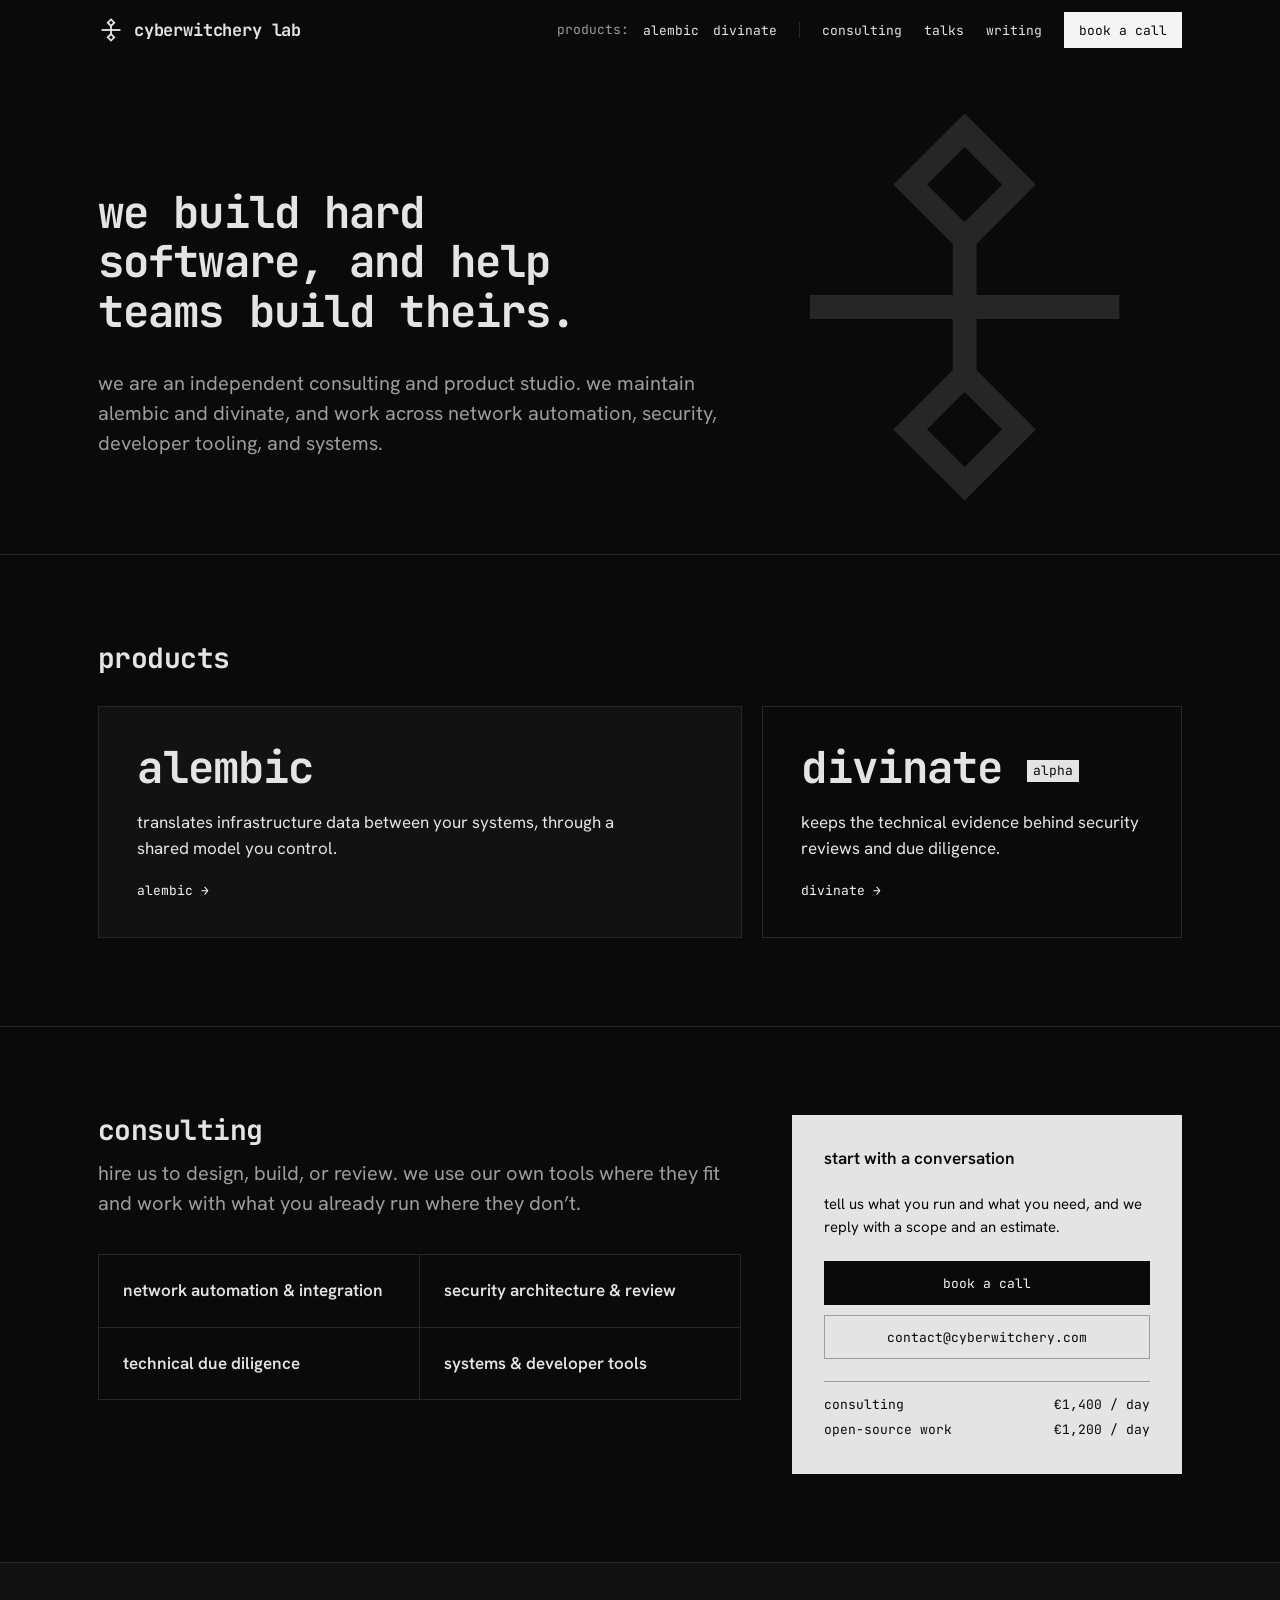
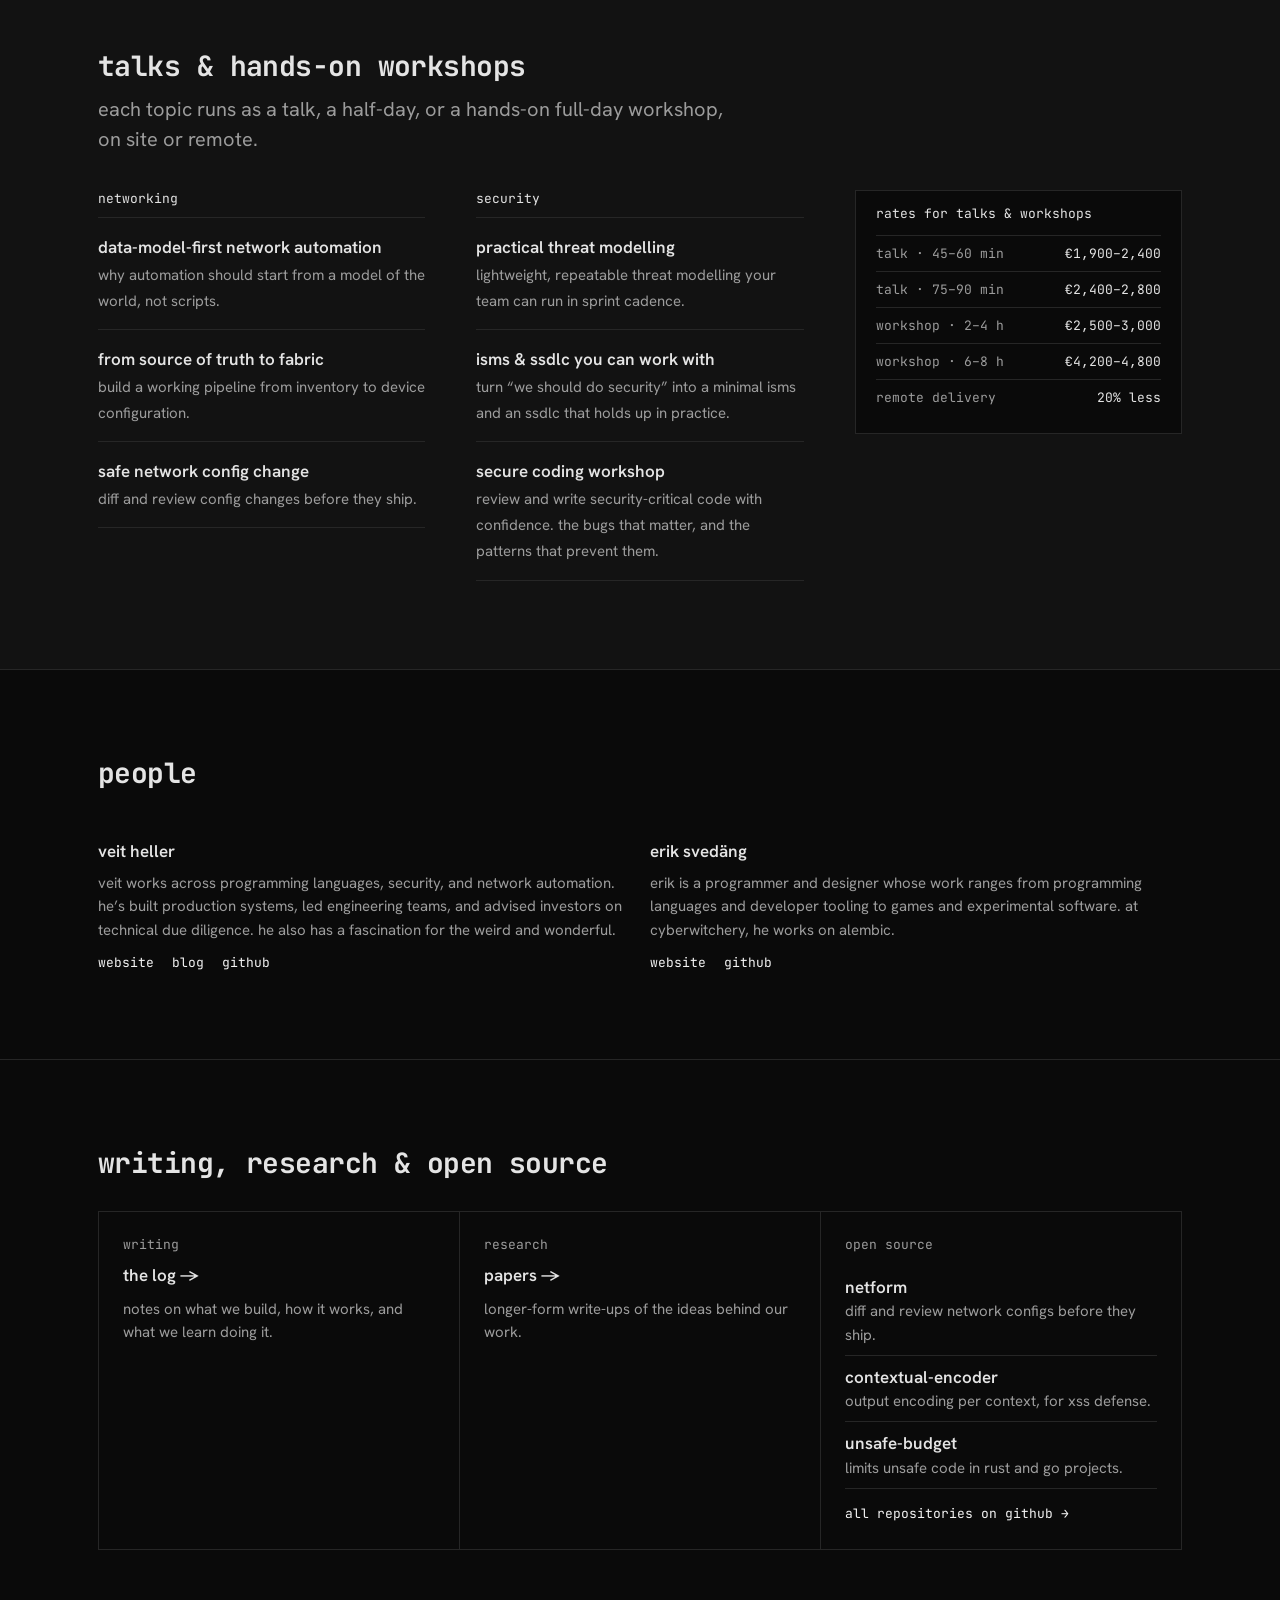
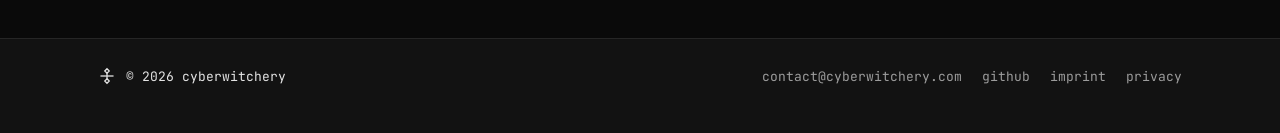
==== commit cec74f56: "smaller redesign" ====
--- a/index.html
+++ b/index.html
@@ -3,22 +3,22 @@
 <head>
 <meta charset="utf-8">
 <meta name="viewport" content="width=device-width, initial-scale=1">
-<title>cyberwitchery · network automation, security & developer tooling</title>
-<meta name="description" content="cyberwitchery is an independent software lab. we maintain alembic and divinate, and consult on network automation, security, technical due diligence, developer tooling, and systems.">
+<title>cyberwitchery · we build hard software</title>
+<meta name="description" content="independent software lab. we maintain alembic and divinate, and consult on network automation, security, technical due diligence, and developer tooling.">
 <link rel="canonical" href="https://cyberwitchery.com/">
 <meta name="theme-color" content="#0a0a0a">
 <meta property="og:type" content="website">
 <meta property="og:site_name" content="cyberwitchery">
 <meta property="og:url" content="https://cyberwitchery.com/">
-<meta property="og:title" content="cyberwitchery · network automation, security & developer tooling">
-<meta property="og:description" content="cyberwitchery is an independent software lab. we maintain alembic and divinate, and consult on network automation, security, technical due diligence, developer tooling, and systems.">
+<meta property="og:title" content="cyberwitchery · we build hard software">
+<meta property="og:description" content="independent software lab. we maintain alembic and divinate, and consult on network automation, security, technical due diligence, and developer tooling.">
 <meta property="og:image" content="https://cyberwitchery.com/og.png">
 <meta property="og:image:width" content="1200">
 <meta property="og:image:height" content="630">
 <meta property="og:image:alt" content="cyberwitchery">
 <meta name="twitter:card" content="summary_large_image">
-<meta name="twitter:title" content="cyberwitchery · network automation, security & developer tooling">
-<meta name="twitter:description" content="cyberwitchery is an independent software lab. we maintain alembic and divinate, and consult on network automation, security, technical due diligence, developer tooling, and systems.">
+<meta name="twitter:title" content="cyberwitchery · we build hard software">
+<meta name="twitter:description" content="independent software lab. we maintain alembic and divinate, and consult on network automation, security, technical due diligence, and developer tooling.">
 <meta name="twitter:image" content="https://cyberwitchery.com/og.png">
 <script type="application/ld+json">{"@context":"https://schema.org","@graph":[{"@type":"Organization","@id":"https://cyberwitchery.com/#org","name":"cyberwitchery","url":"https://cyberwitchery.com/","email":"contact@cyberwitchery.com","sameAs":["https://github.com/cyberwitchery"],"member":[{"@type":"Person","name":"veit heller","url":"https://veitheller.de","sameAs":["https://blog.veitheller.de","https://github.com/hellerve"]},{"@type":"Person","name":"erik svedäng","url":"https://eriksvedang.com","sameAs":["https://github.com/eriksvedang"]}]},{"@type":"WebSite","@id":"https://cyberwitchery.com/#site","url":"https://cyberwitchery.com/","name":"cyberwitchery","publisher":{"@id":"https://cyberwitchery.com/#org"}}]}</script>
 <link rel="icon" href="/favicon.svg" type="image/svg+xml">
@@ -31,12 +31,13 @@
 <a class="skip" href="#main">skip to content</a>
 <header class="top">
 <div class="wrap bar">
-<a class="brand" href="index.html"><svg aria-hidden="true" viewBox="0 0 256 256" fill="none" stroke="currentColor" stroke-width="18" stroke-linecap="square"><path d="M128 24 L160 56 L128 88 L96 56 Z"></path><path d="M128 168 L160 200 L128 232 L96 200 Z"></path><path d="M128 88 L128 168"></path><path d="M44 128 L212 128"></path></svg><span>cyberwitchery lab</span></a>
+<a class="brand" href="/"><svg aria-hidden="true" viewBox="0 0 256 256" fill="none" stroke="currentColor" stroke-width="18" stroke-linecap="square"><path d="M128 24 L160 56 L128 88 L96 56 Z"></path><path d="M128 168 L160 200 L128 232 L96 200 Z"></path><path d="M128 88 L128 168"></path><path d="M44 128 L212 128"></path></svg><span>cyberwitchery lab</span></a>
 <button class="menu-btn" type="button" popovertarget="menu">menu</button>
 <nav id="menu" popover="auto" aria-label="main">
-<div class="grp p"><span class="label pl">products</span><a href="alembic.html">alembic</a><a href="divinate.html">divinate</a><!-- parked: ddt --><!--<a href="ddt.html">ddt</a>--></div>
+<div class="grp p"><span class="label pl">products</span><a href="/alembic">alembic</a><a href="/divinate">divinate</a><!-- parked: ddt --><!--<a href="/ddt">ddt</a>--></div>
 <span class="sep" aria-hidden="true"></span>
-<div class="grp"><span class="label svc">services</span><a href="index.html#consulting">consulting</a><a href="index.html#talks">talks</a><a href="index.html#writing">writing</a></div>
+<div class="grp"><span class="label svc">services</span><a href="/#consulting">consulting</a><a href="/#talks">talks</a><a href="/#writing">writing</a></div>
+<!-- parked: art --><!--<span class="sep" aria-hidden="true"></span><div class="grp"><a href="https://art.cyberwitchery.com/">art</a></div>-->
 <a class="btn" href="https://cal.com/cyberwitchery" target="_blank" rel="noopener">book a call</a>
 </nav>
 </div>
@@ -45,21 +46,20 @@
 <section class="s">
 <div class="wrap hero">
 <svg class="logo viz" aria-hidden="true" viewBox="0 0 256 256" fill="none" stroke="currentColor" stroke-width="14" stroke-linecap="square"><path d="M128 24 L160 56 L128 88 L96 56 Z"></path><path d="M128 168 L160 200 L128 232 L96 200 Z"></path><path d="M128 88 L128 168"></path><path d="M44 128 L212 128"></path></svg>
-<p class="label eyebrow">independent product &amp; consulting studio</p>
 <h1 class="h1">we build hard software, and help teams build theirs.</h1>
-<p class="sub">we maintain two products of our own and consult across network automation, security, developer tooling, and systems.</p>
+<p class="sub">we are an independent consulting and product studio. we maintain alembic and divinate, and work across network automation, security, developer tooling, and systems.</p>
 <div class="mx"><a class="btn big" href="https://cal.com/cyberwitchery" target="_blank" rel="noopener">book a call</a><a class="quiet" href="mailto:contact@cyberwitchery.com">contact@cyberwitchery.com</a></div>
 </div>
 </section>
 
 <section class="s" id="products" aria-labelledby="h-products">
 <div class="wrap pw">
-<h2 class="h2 k" id="h-products">products</h2>
+<h2 class="h2" id="h-products">products</h2>
 <div class="products">
-<a class="product al" href="alembic.html"><h3 class="name">alembic</h3><p>translates infrastructure data between your systems, through a shared model you control.</p><span class="more" aria-hidden="true"><span class="dx">alembic </span>→</span></a>
-<a class="product dv" href="divinate.html"><h3 class="name">divinate</h3><p>keeps the technical evidence behind security reviews and due diligence.</p><span class="more" aria-hidden="true"><span class="dx">divinate </span>→</span></a>
+<a class="product al" href="/alembic"><h3 class="name">alembic</h3><p>translates infrastructure data between your systems, through a shared model you control.</p><span class="more" aria-hidden="true"><span class="dx">alembic </span>→</span></a>
+<a class="product dv" href="/divinate"><h3 class="name">divinate <span class="badge">alpha</span></h3><p>keeps the technical evidence behind security reviews and due diligence.</p><span class="more" aria-hidden="true"><span class="dx">divinate </span>→</span></a>
 <!-- parked: ddt
-<a class="product dv" href="ddt.html"><h3 class="name">ddt</h3><p>codebase evidence for technical due diligence, gathered where the code lives.</p><span class="more" aria-hidden="true"><span class="dx">ddt </span>→</span></a>
+<a class="product dv" href="/ddt"><h3 class="name">ddt</h3><p>codebase evidence for technical due diligence, gathered where the code lives.</p><span class="more" aria-hidden="true"><span class="dx">ddt </span>→</span></a>
 -->
 </div>
 </div>
@@ -71,15 +71,15 @@
 <h2 class="h2 tight" id="h-consulting">consulting</h2>
 <p class="lead">hire us to design, build, or review. we use our own tools where they fit and work with what you already run where they don’t.</p>
 <div class="grid c2">
-<details class="svc-d"><summary><h3 class="h3">network automation &amp; integration</h3><span class="pm mx" aria-hidden="true">±</span></summary><p class="small mu">data models, inventory migrations, and integrations between inventory, fabric, and operational tooling. often built on <a class="u" href="alembic.html">alembic</a>, never dependent on it.</p></details>
+<details class="svc-d"><summary><h3 class="h3">network automation &amp; integration</h3><span class="pm mx" aria-hidden="true">±</span></summary><p class="small mu">data models, inventory migrations, and integrations between inventory, fabric, and operational tooling. often built on <a class="u" href="/alembic">alembic</a>, never dependent on it.</p></details>
 <details class="svc-d"><summary><h3 class="h3">security architecture &amp; review</h3><span class="pm mx" aria-hidden="true">±</span></summary><p class="small mu">architecture and threat-model reviews, application security strategy, and an isms and secure development lifecycle your teams can work with.</p></details>
-<details class="svc-d"><summary><h3 class="h3">technical due diligence</h3><span class="pm mx" aria-hidden="true">±</span></summary><p class="small mu">assessment of code, architecture, delivery, and engineering organisation for investors and acquirers.</p></details>
+<details class="svc-d"><summary><h3 class="h3">technical due diligence</h3><span class="pm mx" aria-hidden="true">±</span></summary><p class="small mu">independent assessments of software, architecture, engineering practices, and delivery risk for investors and acquirers.</p></details>
 <details class="svc-d"><summary><h3 class="h3">systems &amp; developer tools</h3><span class="pm mx" aria-hidden="true">±</span></summary><p class="small mu">languages, compilers, developer tooling, and systems software: design, implementation, and review.</p></details>
 </div>
 </div>
 <aside class="cta-box" aria-label="start with a conversation">
 <h3 class="h3 dx">start with a conversation</h3>
-<p class="small">tell us what you run and what you need. we reply with a scope and an estimate.</p>
+<p class="small">tell us what you run and what you need, and we reply with a scope and an estimate.</p>
 <div class="stack">
 <a class="btn" href="https://cal.com/cyberwitchery" target="_blank" rel="noopener">book a call</a>
 <a class="btn o dx" href="mailto:contact@cyberwitchery.com">contact@cyberwitchery.com</a>
@@ -113,8 +113,8 @@
 <li class="talk"><strong>secure coding workshop</strong><span><span class="dx">review and write security-critical code with confidence. </span>the bugs that matter, and the patterns that prevent them.</span></li>
 </ul>
 </div>
-<details class="rates-d">
-<summary><span>rates <span class="dx">for talks &amp; workshops</span><span class="mx">by format</span></span><span aria-hidden="true">±</span></summary>
+<div class="rates-d">
+<p><span>rates <span class="dx">for talks &amp; workshops</span><span class="mx">by format</span></span></p>
 <dl class="rates">
 <div><dt>talk · 45–60 min</dt><dd>€1,900–2,400</dd></div>
 <div><dt>talk · 75–90 min</dt><dd>€2,400–2,800</dd></div>
@@ -122,18 +122,18 @@
 <div><dt>workshop · 6–8 h</dt><dd>€4,200–4,800</dd></div>
 <div><dt>remote delivery</dt><dd>20% less</dd></div>
 </dl>
-</details>
+</div>
 </div>
 </div>
 </section>
 
 <section class="s" id="people" aria-labelledby="h-people">
 <div class="wrap">
-<h2 class="h2 k pk" id="h-people">people</h2>
+<h2 class="h2 pk" id="h-people">people</h2>
 <div class="duo">
 <div class="person"><div class="rule">
 <h3>veit heller</h3>
-<p>veit is a technologist with a fascination for the weird and wonderful. he’s worked across domains in programming language &amp; tooling, security, and network automation.</p>
+<p>veit works across programming languages, security, and network automation. he’s built production systems, led engineering teams, and advised investors on technical due diligence. he also has a fascination for the weird and wonderful.</p>
 <div class="links"><a href="https://veitheller.de" target="_blank" rel="noopener">website</a><a href="https://blog.veitheller.de" target="_blank" rel="noopener">blog</a><a href="https://github.com/hellerve" target="_blank" rel="noopener">github</a></div>
 </div></div>
 <div class="person"><div class="rule">
@@ -147,7 +147,7 @@
 
 <section class="s last" id="writing" aria-labelledby="h-writing">
 <div class="wrap">
-<h2 class="h2 k wk" id="h-writing">writing<span class="dx">, research</span> &amp; open source</h2>
+<h2 class="h2 wk" id="h-writing">writing<span class="dx">, research</span> &amp; open source</h2>
 <div class="grid c3 wr">
 <a href="/log"><span class="label dx">writing</span><span class="t">the log <span aria-hidden="true">→</span></span><span class="small mu dx">notes on what we build, how it works, and what we learn doing it.</span></a>
 <a href="papers.html"><span class="label dx">research</span><span class="t">papers <span aria-hidden="true">→</span></span><span class="small mu dx">longer-form write-ups of the ideas behind our work.</span></a>
@@ -170,8 +170,8 @@
 <nav aria-label="footer">
 <a href="mailto:contact@cyberwitchery.com">contact@cyberwitchery.com</a>
 <a href="https://github.com/cyberwitchery" target="_blank" rel="noopener">github</a>
-<a href="imprint.html">imprint</a>
-<a href="privacy.html">privacy</a>
+<a href="/imprint">imprint</a>
+<a href="/privacy">privacy</a>
 </nav>
 </div>
 </footer>
--- a/style.css
+++ b/style.css
@@ -29,8 +29,8 @@
 .alt{background:#121212}
 .h2{font-size:clamp(22px,2.4vw,28px);line-height:1.1;margin-bottom:32px}
 .h2.tight{margin-bottom:12px}
-.lead{color:#9c9c9c;max-width:60ch;margin:0 0 36px}
-.h3{font-size:20px;line-height:1.2;letter-spacing:-.01em}
+.lead{font-size:20px;line-height:1.5;color:#9c9c9c;max-width:58ch;margin:0 0 36px}
+.h3,.person h3,.wr .t,.step,.paper h2,.prc .pn{font:600 17px/1.4 'Hanken Grotesk',sans-serif;letter-spacing:0}
 .grid{display:grid;gap:1px;background:#262626;border:1px solid #262626}
 .grid>*{background:#0a0a0a;padding:24px}
 .grid>.sf{background:#121212}
@@ -42,12 +42,12 @@
 .c4{grid-template-columns:repeat(2,minmax(0,1fr))}
 @media (min-width:1000px){.c4{grid-template-columns:repeat(4,minmax(0,1fr))}}
 .duo{display:grid;grid-template-columns:repeat(auto-fit,minmax(300px,1fr));gap:20px}
-.rule{border-top:1px solid #e4e4e4;padding-top:24px;display:flex;flex-direction:column;gap:14px;align-items:flex-start}
-.row{display:flex;justify-content:space-between;gap:12px;padding:9px 0;border-top:1px solid #262626;font-size:15px}
+.rule{display:flex;flex-direction:column;gap:14px;align-items:flex-start}
+.row{display:flex;justify-content:space-between;gap:12px;padding:9px 0;border-top:1px solid #262626}
 .row:last-child{border-bottom:1px solid #262626}
 .row>:first-child{font-weight:600}
 .rl{font:13px 'JetBrains Mono',monospace;color:#9c9c9c}
-.kv{display:grid;grid-template-columns:110px minmax(0,1fr);gap:12px;padding:9px 0;border-top:1px solid #262626;font-size:15px}
+.kv{display:grid;grid-template-columns:110px minmax(0,1fr);gap:12px;padding:9px 0;border-top:1px solid #262626}
 .kv:last-child{border-bottom:1px solid #262626}
 .kv>dt{font:13px 'JetBrains Mono',monospace;color:#9c9c9c;padding-top:2px}
 .kv.b>dd{font-weight:600}
@@ -82,7 +82,6 @@
 .s>.wrap.hero{position:relative;padding-block:clamp(64px,10vw,128px) clamp(56px,8vw,96px)}
 .hero .logo{position:absolute;right:clamp(20px,4vw,48px);top:50%;transform:translateY(-50%);width:clamp(220px,34vw,440px);height:auto;pointer-events:none;color:#262626}
 .hero>:not(.logo){position:relative}
-.eyebrow{margin-bottom:28px}
 .h1{font-size:clamp(30px,4vw,44px);line-height:1.12;max-width:22ch;text-wrap:balance}
 .sub{font-size:20px;line-height:1.5;color:#9c9c9c;max-width:58ch;margin-top:32px}
 
@@ -92,8 +91,9 @@
 .product.al{flex:1.7 1 440px;background:#121212}
 .product.dv{flex:1 1 300px}
 .product .name{font-size:clamp(30px,4vw,44px);line-height:1}
-.product.al p{font-size:20px;max-width:52ch}
+.product p{max-width:52ch}
 .product .more{margin-top:auto}
+.badge{display:inline-block;vertical-align:middle;padding:2px 6px;font:400 13px/1.4 'JetBrains Mono',monospace;letter-spacing:0;background:#e4e4e4;color:#0a0a0a}
 
 .split{display:flex;flex-wrap:wrap;gap:clamp(32px,4vw,56px);align-items:flex-start}
 .split>.main{flex:1.8 1 480px;min-width:0}
@@ -110,20 +110,18 @@
 .cta-box .rates dt{color:#0a0a0a}
 
 .talks{display:grid;grid-template-columns:repeat(auto-fit,minmax(300px,1fr));gap:clamp(28px,4vw,56px)}
-.talks h3{font:400 13px 'JetBrains Mono',monospace;letter-spacing:0;color:#9c9c9c;padding-bottom:10px;border-bottom:1px solid #262626}
+.talks h3{font:400 13px 'JetBrains Mono',monospace;letter-spacing:0;color:#e4e4e4;padding-bottom:10px;border-bottom:1px solid #262626}
 .talk{padding:16px 0;border-bottom:1px solid #262626}
 .talk strong{display:block}
 .talk span{font-size:15px;color:#9c9c9c}
 .rates-d{align-self:start;background:#0a0a0a;border:1px solid #262626}
-.rates-d summary{display:flex;justify-content:space-between;align-items:center;gap:12px;min-height:44px;padding:8px 20px;font:13px 'JetBrains Mono',monospace}
+.rates-d>p{display:flex;align-items:center;min-height:44px;padding:8px 20px;font:13px 'JetBrains Mono',monospace}
 .rates-d .rates{padding:0 20px 18px}
 
-.person h3{font-size:20px;letter-spacing:-.01em}
 .person p{margin-top:8px;color:#9c9c9c;font-size:15px}
 .person .rule{gap:0;padding-top:20px}
 .wr>a{display:flex;flex-direction:column;gap:10px}
 .wr>a:hover{color:inherit;background:#121212}
-.wr .t{font:700 20px/1.2 'JetBrains Mono',monospace;letter-spacing:-.01em}
 .oss{display:flex;flex-direction:column;padding:8px 0;border-bottom:1px solid #262626}
 .oss>.d{font-size:15px;color:#9c9c9c}
 .allr{padding-top:10px}
@@ -138,21 +136,22 @@
 .s>.wrap.phero{display:flex;flex-wrap:wrap;align-items:center;gap:48px clamp(32px,5vw,64px);padding-block:clamp(56px,9vw,112px) clamp(48px,7vw,80px)}
 .phero .txt{flex:1 1 440px;min-width:0}
 .ptitle{font-size:clamp(52px,8vw,96px);line-height:.95}
-.ptag{font:500 clamp(22px,2.4vw,28px)/1.25 'JetBrains Mono',monospace;letter-spacing:-.01em;max-width:32ch;margin:24px 0 32px;text-wrap:balance}
+.ptag{font-size:20px;line-height:1.5;color:#9c9c9c;max-width:44ch;margin:24px 0 32px;text-wrap:balance}
 .netviz{flex:1 1 380px;max-width:560px;min-width:0;position:relative;aspect-ratio:600/320;font-family:'JetBrains Mono',monospace}
 .netviz svg{position:absolute;inset:0;width:100%;height:100%}
 .node{position:absolute;transform:translate(-50%,-50%);padding:5px 10px;border:1px solid rgba(255,255,255,.18);background:#0a0a0a;color:#cfcfcf;font-size:13px;white-space:nowrap}
+.node.l{transform:translate(0,-50%)}
+.node.r{transform:translate(-100%,-50%)}
 .hub{position:absolute;left:50%;top:50%;transform:translate(-50%,-50%);width:170px;height:84px;display:flex;flex-direction:column;align-items:center;justify-content:center;text-align:center;background:radial-gradient(closest-side,#0a0a0a 52%,rgba(10,10,10,0))}
 .hub b{color:#f4f4f4;font-size:17px;letter-spacing:.04em}
 .hub span{color:#9c9c9c;font:13px 'Hanken Grotesk',sans-serif;margin-top:2px}
-.prob strong{font-weight:inherit}
 .colhead{display:flex;flex-wrap:wrap;justify-content:space-between;align-items:baseline;gap:2px 10px;margin-bottom:14px}
 .colhead h3{font:400 13px 'JetBrains Mono',monospace;letter-spacing:0;color:#e4e4e4}
 .note{margin-top:14px;font-size:15px;color:#9c9c9c}
 .note.wide{margin-top:20px}
-.nl{font:13px 'JetBrains Mono',monospace;color:#e4e4e4}
-.num{font:13px 'JetBrains Mono',monospace;color:#f4f4f4}
-.step{font:400 13px 'JetBrains Mono',monospace;letter-spacing:0;color:#f4f4f4;margin-bottom:10px}
+.nl{font-weight:600;color:#e4e4e4}
+.num{font:13px 'JetBrains Mono',monospace;color:#9c9c9c}
+.step{margin-bottom:10px}
 .price{font:700 clamp(22px,2.4vw,28px)/1 'JetBrains Mono',monospace;letter-spacing:-.02em}
 .price span{font-size:17px;letter-spacing:0}
 
@@ -176,7 +175,9 @@
 .status p{flex:1 1 400px;font-size:15px}
 .facts{display:grid;grid-template-columns:repeat(auto-fit,minmax(300px,1fr));gap:clamp(28px,4vw,56px)}
 .facts .h2{margin-bottom:20px}
-.facts .kv{grid-template-columns:130px minmax(0,1fr);padding:12px 0;font-size:17px}
+.facts .kv{grid-template-columns:130px minmax(0,1fr);padding:12px 0}
+.facts .kv>dt{font:600 17px/1.4 'Hanken Grotesk',sans-serif;color:#e4e4e4;padding:0}
+.facts .kv>dd{font-size:15px;color:#9c9c9c}
 
 @media (max-width:759px){
 .wrap{max-width:520px;padding-inline:20px}
@@ -196,8 +197,7 @@
 .s>.wrap{padding-block:36px 40px}
 .alt{background:none}
 .h2,.h2.tight{font-size:22px;line-height:1.2;margin:0 0 10px}
-.h2.k{font:500 13px 'JetBrains Mono',monospace;letter-spacing:0;color:#9c9c9c;margin-bottom:4px}
-.lead{font-size:15px;margin:0 0 20px}
+.lead{font-size:17px;margin:0 0 20px}
 .grid,.cards,.products{display:block;background:none;border:0}
 .grid>*,.cards>*{background:none;border:0;padding:0}
 .grid>.sf{background:none}
@@ -208,21 +208,19 @@
 .quiet{display:flex;align-items:center;justify-content:center;min-height:48px;font:13px 'JetBrains Mono',monospace;color:#9c9c9c}
 
 .s>.wrap.hero{padding-block:44px 40px}
-.eyebrow{margin-bottom:18px}
 .h1{font-size:30px;line-height:1.15}
 .sub{font-size:17px;margin:18px 0 28px}
 .s>.wrap.pw{padding-block:36px 8px}
 .product,.product.al{display:grid;grid-template-columns:minmax(0,1fr) auto;align-items:center;gap:6px 16px;padding:20px 0;border:0;background:none}
 .product+.product{border-top:1px solid #262626}
 .product .name{font-size:30px}
-.product p,.product.al p{font-size:15px;line-height:1.45;color:#9c9c9c}
+.product p{font-size:15px;line-height:1.45;color:#9c9c9c}
 .product .more{grid-column:2;grid-row:1/span 2;margin:0;font-size:20px;color:#e4e4e4}
 
 .split{display:block}
 .svc-d{border-top:1px solid #262626}
 .svc-d:last-child{border-bottom:1px solid #262626}
 .svc-d>summary{display:flex;justify-content:space-between;align-items:center;gap:16px;min-height:56px;padding:10px 0}
-.svc-d .h3{font:600 17px/1.4 'Hanken Grotesk',sans-serif;letter-spacing:0}
 .svc-d .pm{font-family:'JetBrains Mono',monospace;color:#9c9c9c}
 .svc-d>p{margin:0 0 18px}
 .cta-box{background:none;color:#e4e4e4;padding:0;margin-top:24px;gap:0}
@@ -235,19 +233,17 @@
 .cta-box .btn:hover{color:#f4f4f4;background:none}
 
 .talks{display:flex;flex-direction:column}
-.rates-d{order:-1;background:none;border-width:1px 0}
-.rates-d summary{padding:0;min-height:52px}
-.rates-d summary>:last-child{color:#9c9c9c}
+.rates-d{order:-1;align-self:stretch;background:none;border-width:1px 0}
+.rates-d>p{padding:0;min-height:52px}
 .rates-d .rates{padding:0 0 12px}
 .rates-d .rates>div{border:0;padding:7px 0}
-.talks h3{font-weight:700;color:#e4e4e4;border-bottom-color:#9c9c9c;margin-top:40px}
+.talks h3{border-bottom-color:#9c9c9c;margin-top:40px}
 .talk{padding:12px 0;border:0}
 .talk+.talk{border-top:1px solid #262626}
 
 .h2.pk{margin-bottom:20px}
 .duo{display:flex;flex-direction:column;gap:32px}
-.person .rule{border:0;padding:0}
-.person h3{letter-spacing:-.02em}
+.person .rule{padding:0}
 .person p{margin-top:6px}
 .links{margin:0;gap:4px 20px}
 .links a{display:flex;align-items:center;min-height:44px;color:#e4e4e4}
@@ -255,7 +251,7 @@
 .h2.wk{margin-bottom:8px}
 .wr>a{flex-direction:row;align-items:center;min-height:56px;border-top:1px solid #262626}
 .wr>a:hover{background:none}
-.wr .t{flex:1;display:flex;justify-content:space-between;gap:16px;font:600 17px 'Hanken Grotesk',sans-serif;letter-spacing:0}
+.wr .t{flex:1;display:flex;justify-content:space-between;gap:16px}
 .oss{display:grid;grid-template-columns:minmax(0,1fr) auto;gap:2px 16px;align-items:center;padding:12px 0;border:0;border-top:1px solid #262626}
 .oss>.ar{grid-column:2;grid-row:1/span 2;font-family:'JetBrains Mono',monospace}
 .allr{padding:0}
@@ -272,16 +268,13 @@
 .s>.wrap.phero{display:block;padding-block:44px 40px}
 .pe{margin-bottom:14px}
 .ptitle{font-size:52px;line-height:1}
-.ptag{font-size:20px;line-height:1.35;margin:18px 0 28px}
+.ptag{font-size:17px;margin:18px 0 28px}
 .prob .h2{margin-bottom:14px}
-.prob .grid p{font-size:15px;color:#9c9c9c}
-.prob .grid .sf p{margin-top:16px;color:#e4e4e4}
-.prob strong{font-weight:600}
+.prob .grid .sf p{margin-top:16px}
 .uses .h2{margin-bottom:8px}
 .uses .cards>*{display:grid;grid-template-columns:32px minmax(0,1fr);gap:4px 12px;padding:18px 0;border-bottom:1px solid #262626}
 .uses .cards>:last-child{border:0}
-.uses .num{grid-row:1/span 2;color:#9c9c9c;padding-top:3px}
-.cards .h3{font:600 17px/1.4 'Hanken Grotesk',sans-serif;letter-spacing:0}
+.uses .num{grid-row:1/span 2;padding-top:3px}
 .uses p,.dhow p{margin-top:4px}
 main.al,main.dvm{display:flex;flex-direction:column}
 .how{order:1}
@@ -294,23 +287,19 @@
 .steps>li::before{counter-increment:st;content:counter(st);grid-row:1/span 2;width:28px;height:28px;border:1px solid #9c9c9c;display:flex;align-items:center;justify-content:center;font:13px 'JetBrains Mono',monospace}
 .steps>li:last-child::before{background:#f4f4f4;color:#0a0a0a;border-color:#f4f4f4}
 .steps>li:not(:last-child)::after{content:"";position:absolute;left:13.5px;top:32px;bottom:4px;width:1px;background:#262626}
-.step{font:600 17px/1.4 'Hanken Grotesk',sans-serif;color:#e4e4e4;margin:2px 0 0}
-.steps p{margin-top:4px;color:#9c9c9c}
+.step{margin:2px 0 0}
+.steps p{margin-top:4px}
 .sys .lead{margin-bottom:28px}
 .sysg>.sf{margin-top:32px}
 .colhead{display:block;margin:0}
-.colhead h3{font:600 17px 'Hanken Grotesk',sans-serif;color:#e4e4e4}
-.colhead .label{display:block;font:15px/1.55 'Hanken Grotesk',sans-serif;margin:2px 0 10px}
-.row{padding:10px 0;font-size:17px}
-.rl{font:15px 'Hanken Grotesk',sans-serif;text-align:right}
-.kv{grid-template-columns:96px minmax(0,1fr);padding:10px 0;font-size:17px}
-.kv>dt{font:15px 'Hanken Grotesk',sans-serif;padding:0}
+.colhead .label{display:block;margin:2px 0 10px}
+.row{padding:10px 0}
+.rl{text-align:right}
+.kv{grid-template-columns:96px minmax(0,1fr);padding:10px 0}
 .note.wide{margin-top:16px}
-.nl{font:inherit;color:inherit}
 .pr .h2{margin-bottom:12px}
 .prc>*,.prc>.hl{display:grid;grid-template-columns:minmax(0,1fr) auto;align-items:baseline;gap:2px 12px;padding:16px 0;border:0;border-top:1px solid #262626}
 .prc>:last-child{border-bottom:1px solid #262626}
-.prc .pn{font:600 17px 'Hanken Grotesk',sans-serif;color:#e4e4e4}
 .price,.price span{font:700 17px 'JetBrains Mono',monospace;letter-spacing:0}
 .prc p.small{grid-column:1/-1}
 .mcta{margin-top:28px}
@@ -333,17 +322,19 @@
 .dhow .cards>*{padding:16px 0;border-bottom:1px solid #262626;gap:0}
 .dhow .cards>:last-child{border:0}
 .facts{display:block}
-.facts .h2{font:500 13px 'JetBrains Mono',monospace;letter-spacing:0;color:#9c9c9c;margin:24px 0 4px}
+.facts .h2{margin:24px 0 10px}
 .facts>div:first-child .h2{margin-top:0}
 .facts .kv{display:flex;justify-content:space-between;gap:12px;padding:10px 0}
-.facts .kv>dt{font:600 17px 'Hanken Grotesk',sans-serif;color:#e4e4e4}
-.facts .kv>dd{font-size:15px;color:#9c9c9c;text-align:right}
+.facts .kv>dd{text-align:right}
 .fcta>p{margin:28px 0 16px;font-size:15px;color:#9c9c9c}
 .fcta .btn{background:none;color:#e4e4e4;border-color:#9c9c9c}
 }
 
 .phead .sub{margin-top:20px}
 .phead .note{max-width:58ch}
+.papers .s>.wrap.phead{padding-block:clamp(20px,2.5vw,28px) clamp(24px,3vw,32px)}
+.papers .phead .sub{margin-top:12px}
+.papers .s>.wrap.plist{padding-top:24px}
 .spec{max-width:820px;margin-top:48px}
 .spec .kv{grid-template-columns:200px minmax(0,1fr);padding:14px 0;gap:18px}
 .spec .kv>dd{color:#cfcfcf}
@@ -354,7 +345,6 @@
 .paper .id{font:13px/1.6 'JetBrains Mono',monospace;color:#9c9c9c}
 .paper .id strong{display:block;color:#f4f4f4;font-weight:700}
 .paper .body{max-width:66ch;display:flex;flex-direction:column;align-items:flex-start}
-.paper h2{font-size:20px;line-height:1.25;letter-spacing:-.01em}
 .paper .subt{color:#cfcfcf;margin-top:6px}
 .paper .by{margin-top:10px}
 .paper .abs{margin:16px 0 18px;color:#9c9c9c;font-size:15px}
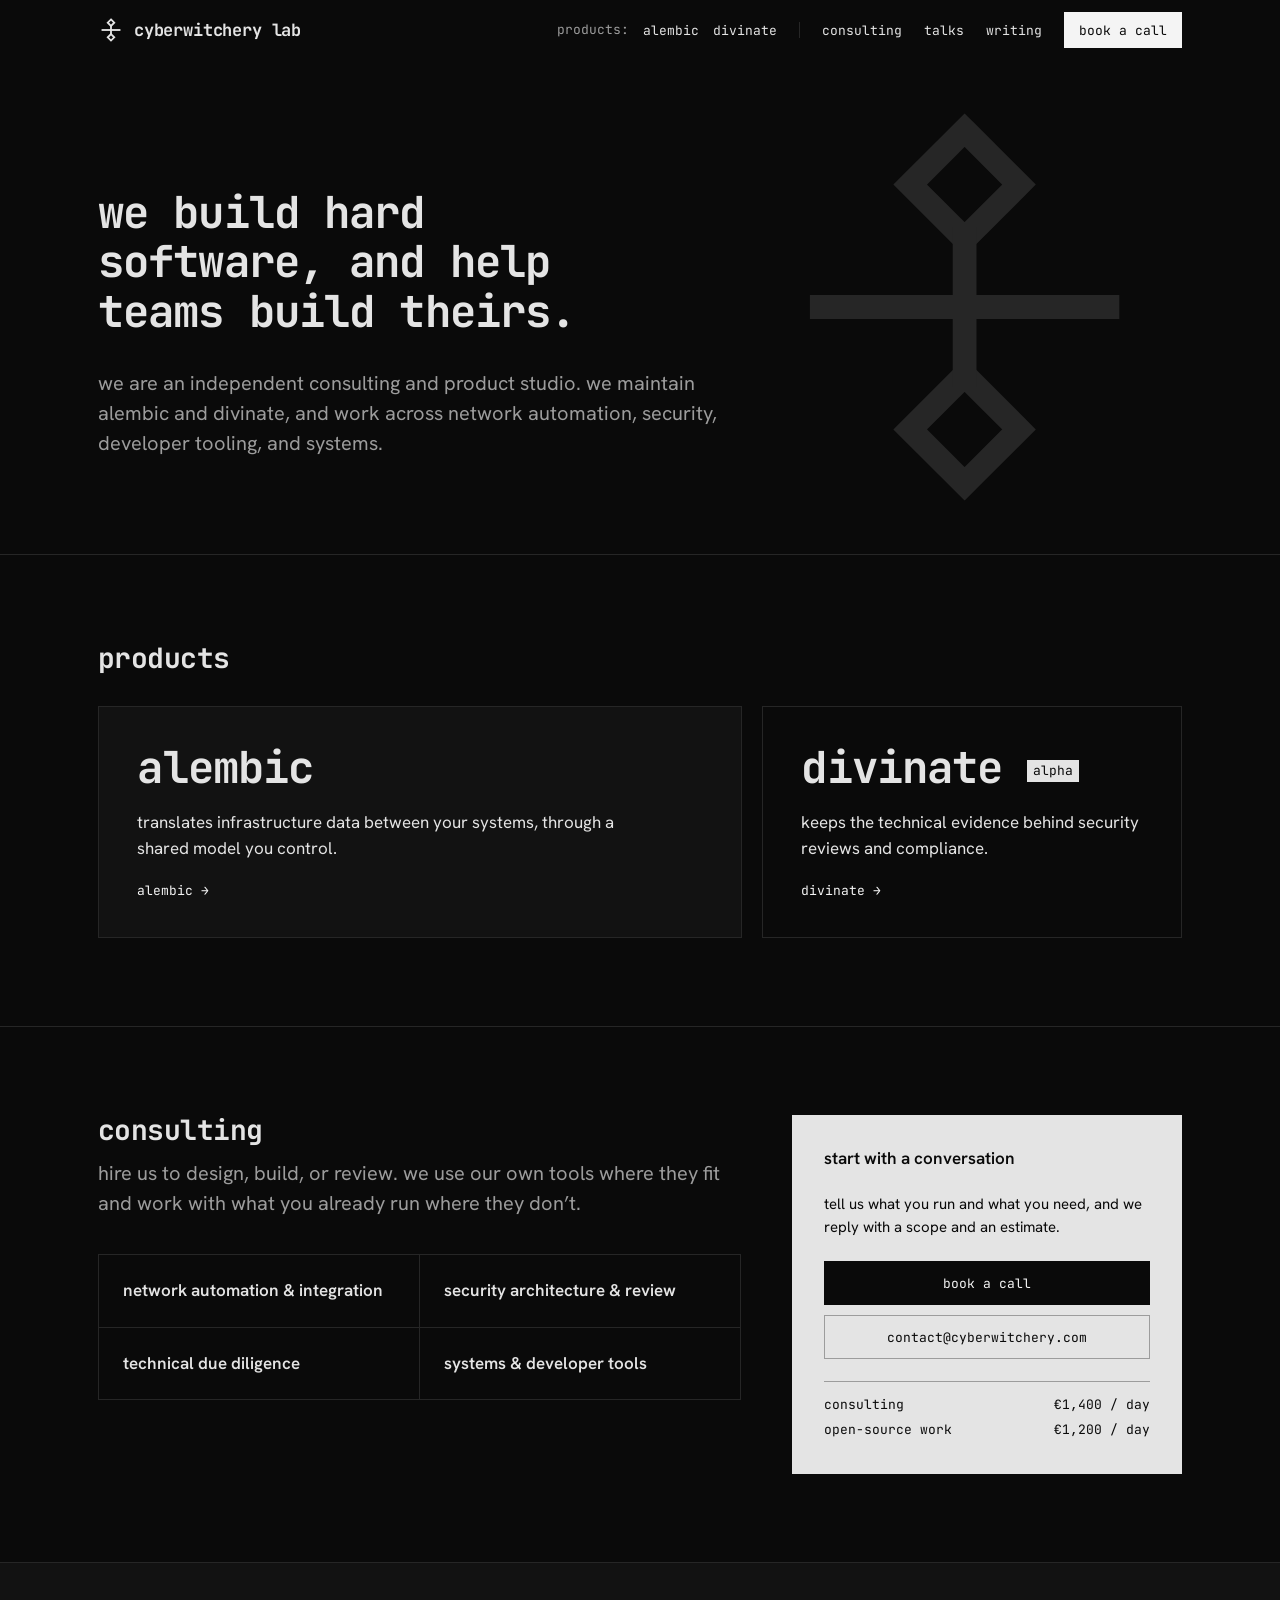
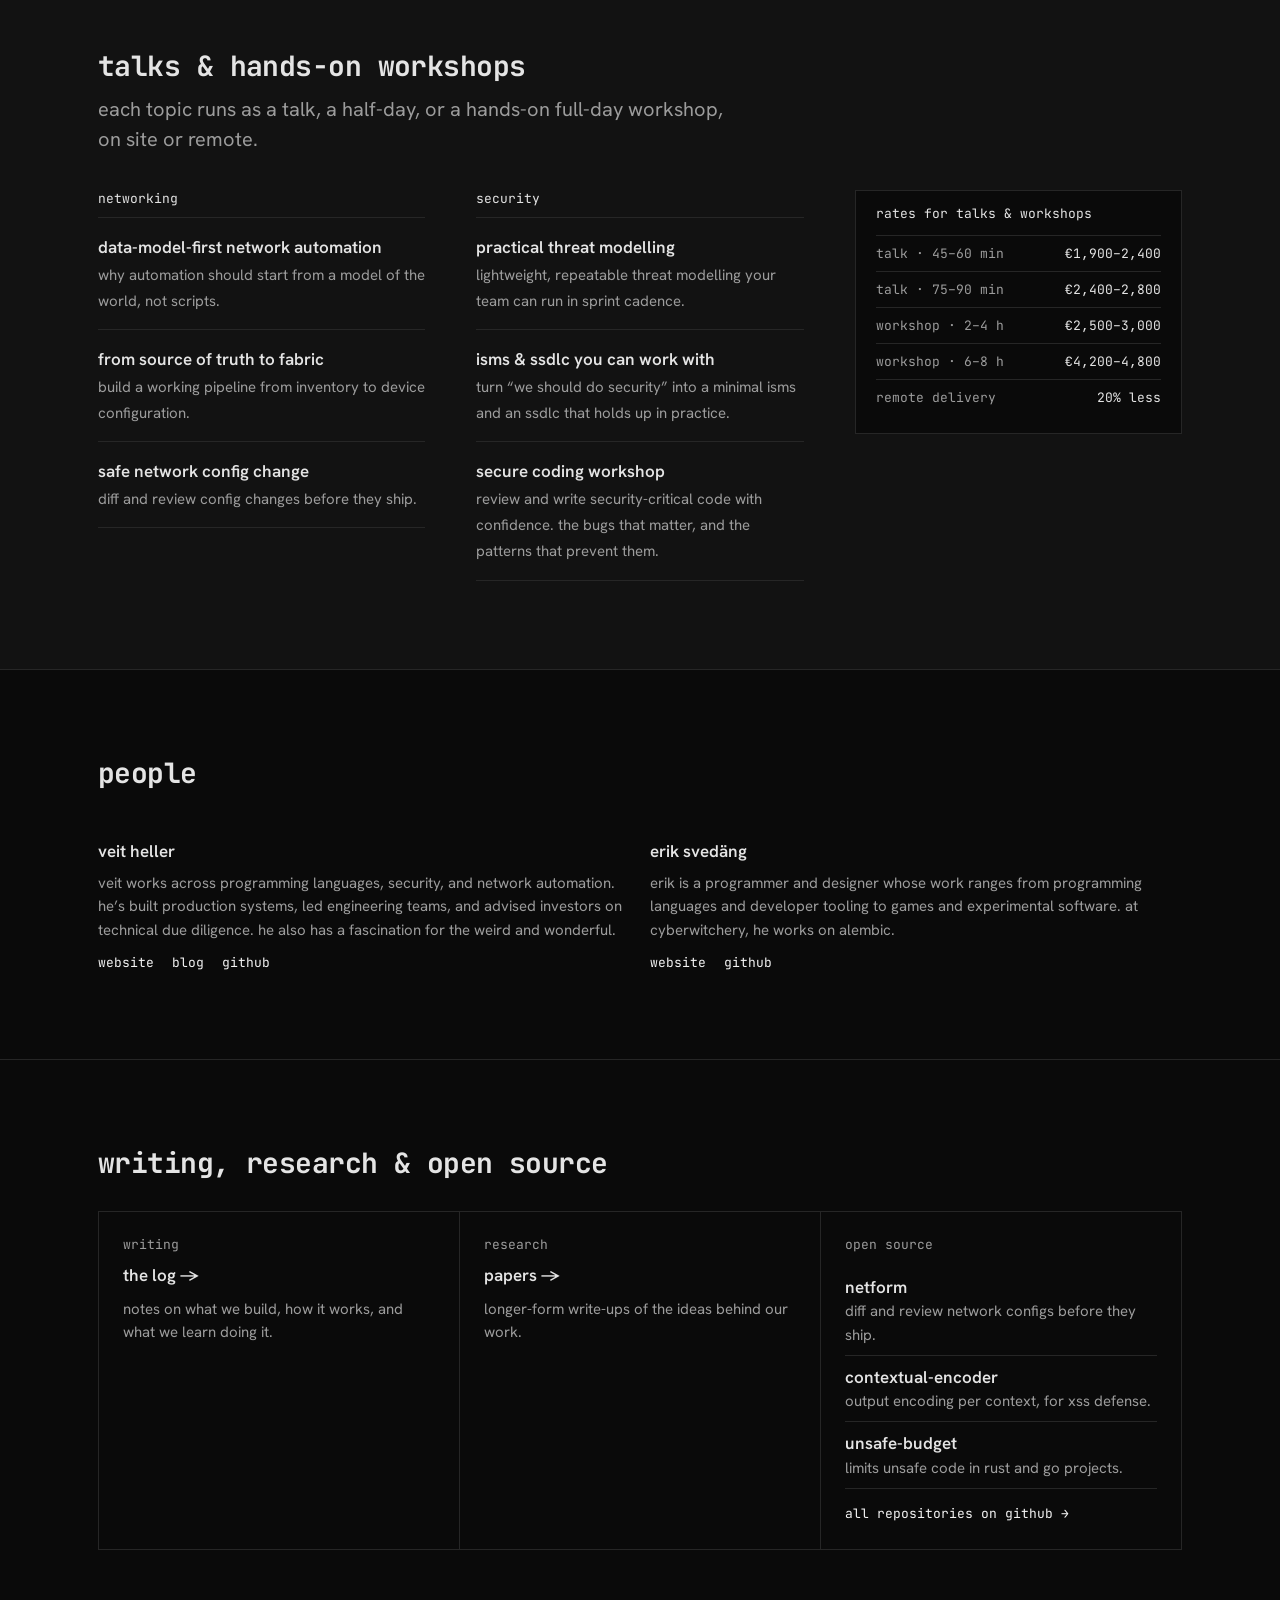
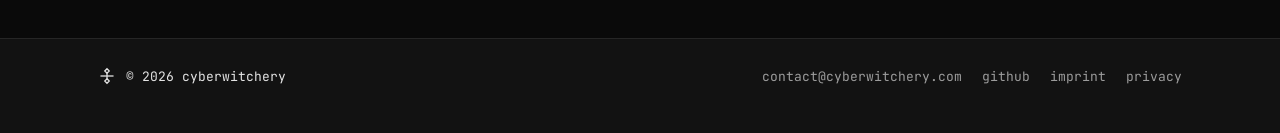
==== commit f9ee3333: "add aeo" ====
--- a/index.html
+++ b/index.html
@@ -6,6 +6,7 @@
 <title>cyberwitchery · we build hard software</title>
 <meta name="description" content="independent software lab. we maintain alembic and divinate, and consult on network automation, security, technical due diligence, and developer tooling.">
 <link rel="canonical" href="https://cyberwitchery.com/">
+<link rel="alternate" type="text/markdown" href="/index.md">
 <meta name="theme-color" content="#0a0a0a">
 <meta property="og:type" content="website">
 <meta property="og:site_name" content="cyberwitchery">
@@ -20,7 +21,7 @@
 <meta name="twitter:title" content="cyberwitchery · we build hard software">
 <meta name="twitter:description" content="independent software lab. we maintain alembic and divinate, and consult on network automation, security, technical due diligence, and developer tooling.">
 <meta name="twitter:image" content="https://cyberwitchery.com/og.png">
-<script type="application/ld+json">{"@context":"https://schema.org","@graph":[{"@type":"Organization","@id":"https://cyberwitchery.com/#org","name":"cyberwitchery","url":"https://cyberwitchery.com/","email":"contact@cyberwitchery.com","sameAs":["https://github.com/cyberwitchery"],"member":[{"@type":"Person","name":"veit heller","url":"https://veitheller.de","sameAs":["https://blog.veitheller.de","https://github.com/hellerve"]},{"@type":"Person","name":"erik svedäng","url":"https://eriksvedang.com","sameAs":["https://github.com/eriksvedang"]}]},{"@type":"WebSite","@id":"https://cyberwitchery.com/#site","url":"https://cyberwitchery.com/","name":"cyberwitchery","publisher":{"@id":"https://cyberwitchery.com/#org"}}]}</script>
+<script type="application/ld+json">{"@context":"https://schema.org","@graph":[{"@type":"Organization","@id":"https://cyberwitchery.com/#org","name":"cyberwitchery","legalName":"cyberwitchery GmbH","url":"https://cyberwitchery.com/","email":"contact@cyberwitchery.com","sameAs":["https://github.com/cyberwitchery"],"member":[{"@type":"Person","name":"veit heller","url":"https://veitheller.de","sameAs":["https://blog.veitheller.de","https://github.com/hellerve"]},{"@type":"Person","name":"erik svedäng","url":"https://eriksvedang.com","sameAs":["https://github.com/eriksvedang"]}]},{"@type":"WebSite","@id":"https://cyberwitchery.com/#site","url":"https://cyberwitchery.com/","name":"cyberwitchery","publisher":{"@id":"https://cyberwitchery.com/#org"}}]}</script>
 <link rel="icon" href="/favicon.svg" type="image/svg+xml">
 <link rel="preconnect" href="https://fonts.googleapis.com">
 <link rel="preconnect" href="https://fonts.gstatic.com" crossorigin>
@@ -57,7 +58,7 @@
 <h2 class="h2" id="h-products">products</h2>
 <div class="products">
 <a class="product al" href="/alembic"><h3 class="name">alembic</h3><p>translates infrastructure data between your systems, through a shared model you control.</p><span class="more" aria-hidden="true"><span class="dx">alembic </span>→</span></a>
-<a class="product dv" href="/divinate"><h3 class="name">divinate <span class="badge">alpha</span></h3><p>keeps the technical evidence behind security reviews and due diligence.</p><span class="more" aria-hidden="true"><span class="dx">divinate </span>→</span></a>
+<a class="product dv" href="/divinate"><h3 class="name">divinate <span class="badge">alpha</span></h3><p>keeps the technical evidence behind security reviews and compliance.</p><span class="more" aria-hidden="true"><span class="dx">divinate </span>→</span></a>
 <!-- parked: ddt
 <a class="product dv" href="/ddt"><h3 class="name">ddt</h3><p>codebase evidence for technical due diligence, gathered where the code lives.</p><span class="more" aria-hidden="true"><span class="dx">ddt </span>→</span></a>
 -->
